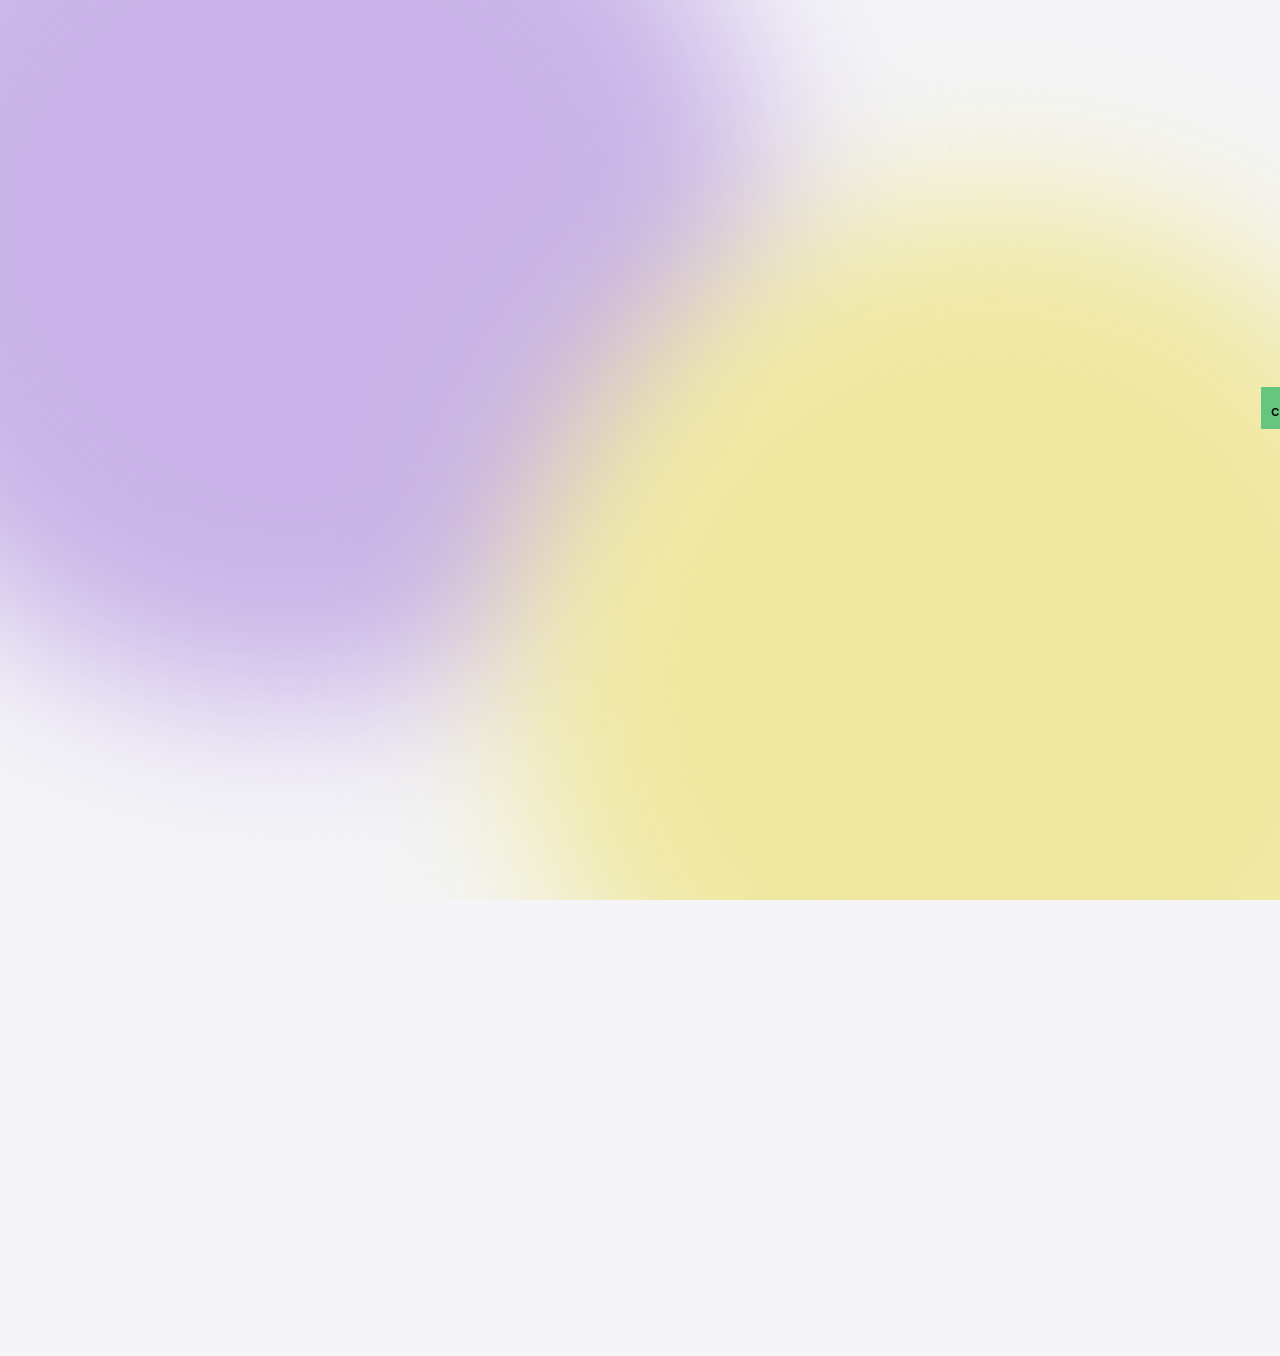
==== index.html @ 16705ca3 "Update index.html" ====
<!DOCTYPE html>
<html lang="ru" dir="ltr" style="height: 100%;">

<head>
    <meta http-equiv="Cache-Control" content="no-cache, no-store, must-revalidate">
    <meta http-equiv="Pragma" content="no-cache">
    <meta http-equiv="Expires" content="0">
    <meta charset="UTF-8" />
    <meta http-equiv="X-UA-Compatible" content="IE=edge" />
    <meta name="viewport" content="width=device-width, initial-scale=1, viewport-fit=cover">
    <meta name="apple-mobile-web-app-capable" content="yes">
    <meta name="apple-mobile-web-app-status-bar-style" content="black-translucent">
    <meta name="apple-mobile-web-app-title" content="Дія">
    <meta name="mobile-web-app-capable" content="yes">
    <meta name="theme-color" content="#ffffff">
    <link rel="icon" type="image/png" href="assets/favicon.png" />
    <link rel="apple-touch-icon-precomposed" href="assets/favicon.png" />
    <link rel="manifest" href="/Xysxa-sites/manifest.json" />
    <title>Дія</title>
    <link type="image/png" href="assets/favicon.png" rel="shortcut icon" />
    <script src="assets/anime.js"></script>
    <link rel="stylesheet" href="https://cdn.jsdelivr.net/npm/swiper@11/swiper-bundle.min.css" />
    <script src="https://cdnjs.cloudflare.com/ajax/libs/bodymovin/5.7.6/lottie.min.js"></script>
    <script src="https://cdn.jsdelivr.net/npm/swiper@11/swiper-bundle.min.js"></script>
    <script src="https://cdnjs.cloudflare.com/ajax/libs/three.js/r128/three.min.js"></script>
    <script>const nocache1 = Math.random();</script>
    <link rel="stylesheet" href="assets/styles.css" />


    <script>
      if ('serviceWorker' in navigator) {
        window.addEventListener('load', function() {
          navigator.serviceWorker.register('/Xysxa-sites/sw.js', {scope: '/Xysxa-sites/'})
            .then(function(reg) { console.log('SW registered'); })
            .catch(function(err) { console.log('SW error:', err); });
        });
      }
    </script>
</head>

<body data-scroll-lock-saved-overflow-y-property="hidden" data-scroll-lock-saved-inline-overflow-property=""
    data-scroll-lock-saved-inline-overflow-y-property="" style="overflow: hidden; padding-right: 0px"
    data-scroll-lock-locked="true" data-scroll-lock-filled-gap="true" data-scroll-lock-current-fill-gap-method="padding"
    class="bg-start">
    <div class="document_block_div pasport_block_div">
        <div>
            <div class="main_block">
                <div class="border" id="fullInfoPasport">
                    <img src="assets/document.png" alt="" />
                    <span>Повна інформація</span>
                </div>
                <div class="border" style="padding-left: 12px">
                    <img style="width: 22px; height: 22px" src="assets/vitag.png"
                        alt="" />
                    <span>Витяг про місце проживання</span>
                </div>
                <div>
                    <img src="assets/star.png" alt="" />
                    <span>Оцінити документ</span>
                </div>
                <div>
                    <img src="assets/exchange.png" alt="" />
                    <span>Змінити порядок документів</span>
                </div>
                <div class="border">
                    <img src="assets/question.png" alt="" />
                    <span>Питання та відповіді</span>
                </div>
                <div class="qrChangeInfo">
                    <div data-index="pasport" id="openQr">
                        <div style="background: black">
                            <img src="assets/qr-code.png" style="
                                                filter: brightness(0) invert(1);
                                            " alt="" />
                        </div>
                        <span>QR-код</span>
                    </div>
                    <div data-index="pasport" id="openSh">
                        <div style="background: black">
                            <img src="assets/free-icon-barcode-7797192.png" style="
                                                filter: brightness(0) invert(1);
                                            " alt="" />
                        </div>
                        <span>Штрихкод</span>
                    </div>
                </div>
            </div>
            <div class="close_block" data-index="pasport">
                Закрити
            </div>
        </div>
    </div>
    <div class="document_block_div zagran_block_div">
        <div>
            <div class="main_block">
                <div class="border" id="fullInfoZagran">
                    <img src="assets/document.png" alt="" />
                    <span>Повна інформація</span>
                </div>
                <div class="border" style="padding-left: 12px">
                    <img style="width: 22px; height: 22px" src="assets/vitag.png"
                        alt="" />
                    <span>Витяг про місце проживання</span>
                </div>
                <div>
                    <img src="assets/star.png" alt="" />
                    <span>Оцінити документ</span>
                </div>
                <div>
                    <img src="assets/exchange.png" alt="" />
                    <span>Змінити порядок документів</span>
                </div>
                <div class="border">
                    <img src="assets/question.png" alt="" />
                    <span>Питання та відповіді</span>
                </div>
                <div class="qrChangeInfo">
                    <div data-index="zagran" id="openQr">
                        <div style="background: black">
                            <img src="assets/qr-code.png" style="
                                                filter: brightness(0) invert(1);
                                            " alt="" />
                        </div>
                        <span>QR-код</span>
                    </div>
                    <div data-index="zagran" id="openSh">
                        <div style="background: black">
                            <img src="assets/free-icon-barcode-7797192.png" style="
                                                filter: brightness(0) invert(1);
                                            " alt="" />
                        </div>
                        <span>Штрихкод</span>
                    </div>
                </div>
            </div>
            <div class="close_block" data-index="zagran">
                Закрити
            </div>
        </div>
    </div>
    <div class="document_block_div study_block_div">
        <div>
            <div class="main_block">
                <div class="border" id="fullInfoStudy">
                    <img src="assets/document.png" alt="" />
                    <span>Повна інформація</span>
                </div>
                <div>
                    <img src="assets/star.png" alt="" />
                    <span>Оцінити документ</span>
                </div>
                <div>
                    <img src="assets/exchange.png" alt="" />
                    <span>Змінити порядок документів</span>
                </div>
                <div class="border">
                    <img src="assets/question.png" alt="" />
                    <span>Питання та відповіді</span>
                </div>
                <div class="qrChangeInfo">
                    <div data-index="study" id="openQr">
                        <div style="background: black">
                            <img src="assets/qr-code.png" style="
                                                filter: brightness(0) invert(1);
                                            " alt="" />
                        </div>
                        <span>QR-код</span>
                    </div>
                    <div data-index="study" id="openSh">
                        <div style="background: black">
                            <img src="assets/free-icon-barcode-7797192.png" style="
                                                filter: brightness(0) invert(1);
                                            " alt="" />
                        </div>
                        <span>Штрихкод</span>
                    </div>
                </div>
            </div>
            <div class="close_block" data-index="study">
                Закрити
            </div>
        </div>
    </div>
    <div class="document_block_div podatki_block_div">
        <div>
            <div class="main_block">
                <div>
                    <img src="assets/star.png" alt="" />
                    <span>Оцінити документ</span>
                </div>
                <div>
                    <img src="assets/exchange.png" alt="" />
                    <span>Змінити порядок документів</span>
                </div>
                <div class="border">
                    <img src="assets/question.png" alt="" />
                    <span>Питання та відповіді</span>
                </div>
                <div class="qrChangeInfo">
                    <div data-index="podatki" id="openQr">
                        <div style="background: black">
                            <img src="assets/qr-code.png" style="
                                                filter: brightness(0) invert(1);
                                            " alt="" />
                        </div>
                        <span>QR-код</span>
                    </div>
                    <div data-index="podatki" id="openSh">
                        <div style="background: black">
                            <img src="assets/free-icon-barcode-7797192.png" style="
                                                filter: brightness(0) invert(1);
                                            " alt="" />
                        </div>
                        <span>Штрихкод</span>
                    </div>
                </div>
            </div>
            <div class="close_block" data-index="podatki">
                Закрити
            </div>
        </div>
    </div>
    <div class="document_block_div eDoc_block_div">
        <div>
            <div class="main_block">
                <div id="fullInfoeDoc">
                    <img src="assets/document.png" alt="" />
                    <span>Повна інформація</span>
                </div>
                <div class="border" id="openQr" data-index="eDoc">
                    <img src="assets/qr-code.png" alt="" />
                    <span>Код для перевірки</span>
                </div>
                <div>
                    <img src="assets/star.png" alt="" />
                    <span>Оцінити документ</span>
                </div>
                <div>
                    <img src="assets/exchange.png" alt="" />
                    <span>Змінити порядок документів</span>
                </div>
                <div>
                    <img src="assets/question.png" alt="" />
                    <span>Питання та відповіді</span>
                </div>
            </div>
            <div class="close_block" data-index="eDoc">Закрити</div>
        </div>
    </div>
    <div class="document_block_div prava_block_div">
        <div>
            <div class="main_block">
                <div class="border" id="fullInfoPrava">
                    <img src="assets/document.png" alt="" />
                    <span>Повна інформація</span>
                </div>

                <div>
                    <img src="assets/star.png" alt="" />
                    <span>Оцінити документ</span>
                </div>
                <div>
                    <img src="assets/exchange.png" alt="" />
                    <span>Змінити порядок документів</span>
                </div>
                <div>
                    <img src="assets/question.png" alt="" />
                    <span>Питання та відповіді</span>
                </div>
            </div>
            <div class="close_block" data-index="prava">
                Закрити
            </div>
        </div>
    </div>
    <div class="document_block_div birth_block_div">
        <div>
            <div class="main_block">
                <div class="border" id="fullInfoBirth">
                    <img src="assets/document.png" alt="" />
                    <span>Повна інформація</span>
                </div>
                <div>
                    <img src="assets/star.png" alt="" />
                    <span>Оцінити документ</span>
                </div>
                <div>
                    <img src="assets/exchange.png" alt="" />
                    <span>Змінити порядок документів</span>
                </div>
                <div class="border">
                    <img src="assets/question.png" alt="" />
                    <span>Питання та відповіді</span>
                </div>
            </div>
            <div class="close_block" data-index="birth">
                Закрити
            </div>
        </div>
    </div>




    <div class="loadpage">

        <video id="intro-video" autoplay muted playsinline style="width: 100%; height: 100vh; object-fit: cover;">
            <source src="assets/0612__3_.mp4" type="video/mp4">


        </video>
    </div>
    <div class="video-background">
        <video autoplay loop muted playsinline style="width: 100%; height: 100vh; object-fit: cover;">
            <source src="assets/background_gradient.mp4" type="video/mp4">

        </video>
    </div>
    </div>
    <div id="notification" class="notification">Номер скопійовано</div>

    <div class="start-div">
        <h1>Код для входу</h1>
        <div class="start-vhod">
            <div></div>
            <div></div>
            <div></div>
            <div></div>
        </div>
        <!-- Экран ввода кода — последний ряд: биометрия | 0 | ← -->
        <div class="start-block">
            <button>1</button>
            <button>2</button>
            <button>3</button>
            <button>4</button>
            <button>5</button>
            <button>6</button>
            <button>7</button>
            <button>8</button>
            <button>9</button>

            <!-- Биометрия слева -->
            <div class="biometry-btn">
                <img src="assets/biometrics.png" alt="Face ID">
            </div>

            <!-- Ноль по центру -->
            <button class="zero-btn">0</button>

            <!-- Удалить справа -->

            <button data-type="delete" style="
                        display: flex;
                        align-items: center;
                        justify-content: center;
                        background: transparent;
                    " class="delete-btn">
                <img style="width: 50px; height: 50px" src="assets/delete.png" />
            </button>

        </div>
        <div class="forgotPassword">Не пам'ятаю код для входу</div>
    </div>
    <div class="main">
        <div class="block block1 blockStart">
            <h1 class="textVizit">
                <span>Привіт, </span>
                <span id="textName"></span>👋
            </h1>
            <div class="pre" style="overflow-x: hidden;">

                <div class="aod">
                    <a href="https://www.msp.gov.ua/press-center/news/diya.kartka-zapratsyuvala:-yak-vidkryty-yedynu-multyrakhunkovu-kartku-dlya-vsikh-derzhavnykh-vyplat"
                        target="_blank" style="display: block;">
                        <img src="assets/karta.png" alt=""
                            style="width: 100%; border-radius: 17px;" />
                    </a>
                </div>
                <div class="nezlamnist" onclick="window.open('https://nezlamnist.gov.ua/', '_blank')">
                    <h2>Незламність</h2>
                    <p>Мапа пунктів Незламності та Укриттів</p>

                    <div class="nezlamnist-flex">
                        <img class="lightSrc" src="assets/light.png" alt="" />
                        <div class="arrowSvg">
                            <img src="assets/arrow.svg" alt="" />
                        </div>
                    </div>
                </div>
                <div class="threeButtons">
                    <div id="buttonLoad">
                        <div>
                            <img src="assets/qr.svg" alt="" />
                        </div>
                        <span>Сканувати QR-код</span>
                    </div>
                    <div id="buttonLoad">
                        <div>
                            <img src="assets/gerb.png" alt="" />
                        </div>
                        <span>Військові облігації</span>
                    </div>
                    <div onclick="window.open('https://t.me/evorog_bot', '_blank')">
                        <img style="
                                    width: 54px;
                                    height: 54px;
                                    border-radius: 35%;
                                " src="assets/ing1.jpg" alt="" />
                        <span>Відсутній зв'язок</span>
                    </div>
                </div>

                <div class="aod1">
                    <a href="https://droneline.army.gov.ua/" target="_blank" style="display: block;">
                        <img src="assets/e10001.png" alt=""
                            style="width: 100%; border-radius: 17px;" />
                    </a>
                </div>


                <div class="aod1">
                    <a href="https://madeinukraine.gov.ua/national-cashback" target="_blank" style="display: block;">
                        <img src="assets/cashback.jpg" alt=""
                            style="width: 100%; border-radius: 17px;" />
                    </a>
                </div>


                <span class="popular_poslugu" style="margin-top: 20px; margin-bottom: 15px;">
                    Що нового?
                </span>



                <div class="sliderNews swiper-container">
                    <div class="swiper-wrapper news-main">
                        <div class="swiper-slide container-news">
                            <div class="news">
                                <img src="assets/-1.jpg" />
                                <div>
                                    <span>1 січня, 12:00</span>
                                    <p>
                                        Скринінг здоровʼя 40+: як безкоштовно пройти обстеження
                                    </p>
                                </div>
                            </div>
                        </div>
                        <div class="swiper-slide container-news">
                            <div class="news">
                                <img src="assets/0.jpg" />
                                <div>
                                    <span>31 грудня, 10:00</span>
                                    <p>
                                        Дія 2025 → 2026: що зробили і що готуємо в новому році
                                    </p>
                                </div>
                            </div>
                        </div>
                        <div class="swiper-slide container-news">
                            <div class="news">
                                <img src="assets/1.jpg" />
                                <div>
                                    <span>11 листопада, 17:00</span>
                                    <p>
                                        Нацкешбек: стартували виплати рекордних 500+ млн грн
                                    </p>
                                </div>
                            </div>
                        </div>
                        <div class="swiper-slide container-news">
                            <div class="news">
                                <img src="assets/2.jpg" />
                                <div>
                                    <span>06 листопада, 14:00</span>
                                    <p>
                                        Подавайте декларацію вчасно - в Дії до 10 листопада
                                    </p>
                                </div>
                            </div>
                        </div>
                        <div class="swiper-slide container-news">
                            <div class="news">
                                <img src="assets/3.jpg" />
                                <div>
                                    <span>06 листопада, 10:00</span>
                                    <p>
                                        Оновлюйте місце проживання через застосунок Дія
                                    </p>
                                </div>
                            </div>
                        </div>
                    </div>
                    <div style="margin: 10px 0 0 0" class="swiper-pagination2"></div>
                </div>

                <span style="margin-top: 20px;" class="popular_poslugu">Популярні послуги</span>

                <div class="popular_poslugu_block" style="margin-bottom: 200px">
                    <div>
                        <span>Опитування</span>
                        <div class="arrowSvg">
                            <img src="assets/arrow.svg" alt="" />
                        </div>
                    </div>
                    <div>
                        <span>Реєстрація пошкодженого майна</span>
                        <div class="arrowSvg">
                            <img src="assets/arrow.svg" alt="" />
                        </div>
                    </div>
                    <div class="popular_none">
                        <span>Заміна водійского посвідчення</span>
                        <div class="arrowSvg">
                            <img src="assets/arrow.svg" alt="" />
                        </div>
                    </div>
                </div>
            </div>
        </div>
        <div class="block2 block active">

            <div id="study-modal" class="modal">
                <div class="study-modal-content modal-content">
                    <div class="handle"></div>
                    <h1>Студентський квиток</h1>

                    <div class="numberNN" style="gap: 10px">
                        <h3 id="nomerStudy"></h3>
                        <img class="copyPng" src="assets/copy.png" alt="" />
                    </div>

                    <!-- Вставьте сюда ваше содержимое -->
                    <div class="line1 marquee" style="
                                background: linear-gradient(
                                    90deg,
                                    #b6eb9f,
                                    #9ccfcf
                                );
                                margin: 10px -20px 10px -20px;
                                position: relative;
                                overflow: hidden;
                                font-weight: 300;
                                font-size: 13px;
                                padding: 7px 0;
                            ">
                        • Документ оновлено о
                        <span id="getCurrentDateTime"></span>
                    </div>
                    <div class="fullPasportBlock">
                        <h2 id="name">Тут твоё имя</h2>
                        <div class="dataBlock" style="margin-top: 15px">
                            <img src="assets/photo.jpg" style="border: 1px solid #ddd" alt="" />
                            <div class="dataInfo">
                                <div style="
                                            margin-top: 15px;
                                            width: 100%;
                                            color: #a1a1a1;
                                        ">
                                    <span class="dataInfoFirst" style="
                                                font-size: 13px;
                                                color: black;
                                            ">Виданий:
                                    </span>
                                    <span style="
                                                font-size: 13px;
                                                color: black;
                                            " id="vidanoStudy"></span>
                                </div>
                                <div style="width: 100%; color: #a1a1a1">
                                    <span class="dataInfoFirst" style="
                                                font-size: 13px;
                                                color: black;
                                            ">Дійсний:
                                    </span>
                                    <span style="
                                                font-size: 13px;
                                                color: black;
                                            " id="diusnuyDoStudy"></span>
                                </div>
                                <div style="width: 100%; color: #a1a1a1">
                                    <span class="dataInfoFirst" style="
                                                font-size: 13px;
                                                color: black;
                                            ">Форма навчання:
                                    </span>
                                    <span style="
                                                font-size: 13px;
                                                color: black;
                                            " id="formaStudy"></span>
                                </div>
                            </div>
                        </div>
                    </div>
                    <div class="dataBlock2">
                        <div>
                            <div>
                                <h3 id="university">
                                    Державний університет "Житомирська
                                    політехніка"
                                </h3>
                                <h3 id="fakultat" style="margin-top: 10px">
                                    Факультет педагогічних технологій та
                                    освіти впродовж життя
                                </h3>
                            </div>
                        </div>
                    </div>
                    <div class="content back"
                        style="margin-top: 15px; padding-right: 0; padding-left: 0; transform: rotateY(0deg); height: 460px;">
                        <div class="qrcodeBlock">
                            <span>Код діятиме ще
                                <span data-time="2:59">2:59</span>
                                хв</span>
                            <div class="qrshBlock">
                                <div class="qrcode changeCode"></div>
                                <div class="shText" style="display: none">
                                    <span>1977</span>
                                    <span>3411</span>
                                    <span>48475</span>
                                </div>
                            </div>

                            <div class="qrChange">
                                <div data-index="1">
                                    <div style="background: black">
                                        <img src="assets/qr-code.png" style="
                                                            filter: brightness(
                                                                    0
                                                                )
                                                                invert(1);
                                                        " alt="" />
                                    </div>
                                    <span>QR-код</span>
                                </div>
                                <div data-index="2">
                                    <div>
                                        <img src="assets/free-icon-barcode-7797192.png"
                                            alt="" />
                                    </div>
                                    <span>Штрихкод</span>
                                </div>
                            </div>
                        </div>
                    </div>
                </div>
            </div>
            <div id="birth-modal" class="modal">
                <div class="modal-content birth-modal-content">
                    <div class="handle"></div>
                    <h1>Актовий запис про моє народження</h1>
                    <div class="numberNN" style="gap: 10px">
                        <h3 id="birthNumber">І-AB №456736</h3>
                        <img class="copyPng" src="assets/copy.png" alt="" />
                    </div>
                    <div class="line1 marquee"
                        style="background: linear-gradient(90deg, #b6eb9f, #9ccfcf); margin: 10px -20px 10px -20px; position: relative; overflow: hidden; font-weight: 300; font-size: 13px; padding: 7px 0;">
                        • Документ оновлено о <span id="getCurrentDateTime"></span>
                    </div>

                    <div class="dataBlock2">
                        <h2 id="name">Тут твоє ім'я</h2>
                        <div>
                            <div>
                                <h3>Стать:</h3>
                            </div>
                            <div>
                                <h3 id="sex">Ч</h3>
                            </div>
                        </div>
                        <div>
                            <div>
                                <h3>Дата народження:</h3>
                            </div>
                            <div>
                                <h3 id="birthDate">15.07.1999</h3>
                            </div>
                        </div>
                        <div>
                            <div>
                                <h3>РНОКПП:</h3>
                            </div>
                            <div>
                                <h3 id="rnokpp">121212</h3>
                            </div>
                        </div>
                        <div>
                            <div>
                                <h3>Місце народження:</h3>
                            </div>
                            <div>
                                <h3 id="placeBirth">Київ</h3>
                            </div>
                        </div>
                    </div>
                    <div class="content back"
                        style="margin-top: 15px; padding-right: 0; padding-left: 0; transform: rotateY(0deg); height: 460px;">
                        <div class="qrcodeBlock">
                            <span>Код діятиме ще <span data-time="2:59">2:59</span> хв</span>
                            <div class="qrshBlock">
                                <div class="qrcode changeCode"></div>
                                <div class="shText" style="display: none">
                                    <span>1977</span><span>3411</span><span>48475</span>
                                </div>
                            </div>
                            <div class="qrChange">
                                <div data-index="1">
                                    <div style="background: black">
                                        <img src="assets/qr-code.png"
                                            style="filter: brightness(0) invert(1);" alt="" />
                                    </div>
                                    <span>QR-код</span>
                                </div>
                                <div data-index="2">
                                    <div>
                                        <img src="assets/free-icon-barcode-7797192.png"
                                            alt="" />
                                    </div>
                                    <span>Штрихкод</span>
                                </div>
                            </div>
                        </div>
                    </div>
                </div>
            </div>
            <div id="prava-modal" class="modal">
                <div class="prava-modal-content modal-content">
                    <div class="handle"></div>
                    <h1>Посвідчення водія</h1>

                    <div class="numberNN" style="gap: 10px">
                        <h3 id="pravaNnumber">KBE968639</h3>
                        <img class="copyPng" src="assets/copy.png" alt="" />
                    </div>

                    <!-- Вставьте сюда ваше содержимое -->
                    <div class="line2 marquee" style="
                                background: linear-gradient(
                                    90deg,
                                    #b6eb9f,
                                    #9ccfcf
                                );
                                margin: 10px -20px 10px -20px;
                                position: relative;
                                overflow: hidden;
                                font-weight: 300;
                                font-size: 13px;
                                padding: 7px 0;
                            ">
                        Документ діє під час воєнного стану. Ой у лузі
                        червона калина похилилася, чогось наша славна
                        Україна зажурилася. А ми тую червону калину
                        підіймемо, а ми нашу славну Україну, гей, гей,
                        розвеселимо!
                    </div>
                    <div class="fullPasportBlock">
                        <h2 id="name">Тут твоё имя</h2>
                        <h3 id="nameEn">This your name</h3>
                        <div class="dataBlock">
                            <img src="assets/photo.jpg" style="border: 1px solid #ddd" alt="" />
                            <div class="dataInfo">
                                <div style="margin-bottom: 10px">
                                    <span class="dataInfoFirst" style="font-size: 13px">Дата народження:</span>
                                </div>
                                <div style="width: 100%; color: #a1a1a1">
                                    <span class="dataInfoFirst" style="font-size: 13px">Date of birth</span>
                                    <span style="
                                                font-size: 13px;
                                                color: black;
                                            " id="birthDate">12.07.1999</span>
                                </div>
                            </div>
                        </div>
                    </div>
                    <div class="dataBlock2">
                        <div>
                            <div>
                                <h3>Стать:</h3>
                                <span>Sex</span>
                            </div>
                            <div>
                                <h3 id="sex">Ч</h3>
                                <span id="sexEn">M</span>
                            </div>
                        </div>
                        <div>
                            <div>
                                <h3>Громадянство:</h3>
                                <span>Nathionality</span>
                            </div>
                            <div>
                                <h3>Україна</h3>
                                <span>Ukraine</span>
                            </div>
                        </div>
                    </div>

                    <div class="dataBlock2">
                        <div>
                            <div>
                                <h3>Дата видачі:</h3>
                                <span>Data of issue</span>
                            </div>
                            <div>
                                <h3 id="dateGivePrava">12.02.2020</h3>
                            </div>
                        </div>
                        <div>
                            <div>
                                <h3>Дійсний до:</h3>
                                <span>Data of expiry</span>
                            </div>
                            <div>
                                <h3 id="srokPrav">12.02.2028</h3>
                            </div>
                        </div>
                        <div>
                            <div>
                                <h3>Орган що видав:</h3>
                                <span>Authority</span>
                            </div>
                            <div>
                                <h3 id="pravaOrgan">ТСЦ 8631</h3>
                            </div>
                        </div>
                    </div>

                    <div class="dataBlock2" style="gap: 5px">
                        <div>
                            <div>
                                <h3>РНОКПП (ІПН):</h3>
                            </div>
                            <div style="
                                        flex-direction: row;
                                        justify-content: space-between;
                                    ">
                                <h3 id="rnokpp"></h3>
                                <img class="copyPng" src="assets/copy.png" alt="" />
                            </div>
                        </div>
                        <div>
                            <div>
                                <span>Individual Tax Number</span>
                            </div>
                        </div>
                        <div style="margin-top: 10px">
                            <div style="gap: 5px">
                                <h3>
                                    Пройшов перевірку Державною податковою
                                    службою
                                    <span id="dataNow"></span>
                                </h3>
                                <span>Verifed by State Tax Service
                                    <span id="dataNow"></span></span>
                            </div>
                        </div>
                    </div>
                    <div class="dataBlock2">
                        <div>
                            <div>
                                <h3>Запис № (УНЗР):</h3>
                                <span>Record No.</span>
                            </div>
                            <div style="
                                        flex-direction: row;
                                        justify-content: space-between;
                                    ">
                                <h3 id="uznr">50030135-073442</h3>
                                <img class="copyPng" src="assets/copy.png" alt="" />
                            </div>
                        </div>
                        <div>
                            <div>
                                <h3>Місце народження:</h3>
                                <span>Place of birth</span>
                            </div>
                            <div>
                                <h3>
                                    М. <span id="placeBirth"></span> УКРАЇНА
                                </h3>
                            </div>
                        </div>
                        <div>
                            <div>
                                <h3>Місце проживання:</h3>
                                <span>Legal adress</span>
                            </div>
                            <div>
                                <h3 id="legalAdress">Не вказано</h3>
                            </div>
                        </div>
                        <div>
                            <div>
                                <h3>Дата реєстрації:</h3>
                                <span>Registered on</span>
                            </div>
                            <div>
                                <h3 id="registeredOn">Не вказано</h3>
                            </div>
                        </div>
                    </div>
                    <div class="content back"
                        style="margin-top: 15px; padding-right: 0; padding-left: 0; transform: rotateY(0deg); height: 460px;">
                        <div class="qrcodeBlock">
                            <span>Код діятиме ще
                                <span data-time="2:59">2:59</span>
                                хв</span>
                            <div class="qrshBlock">
                                <div class="qrcode changeCode"></div>
                                <div class="shText" style="display: none">
                                    <span>1977</span>
                                    <span>3411</span>
                                    <span>48475</span>
                                </div>
                            </div>

                            <div class="qrChange">
                                <div data-index="1">
                                    <div style="background: black">
                                        <img src="assets/qr-code.png" style="
                                                            filter: brightness(
                                                                    0
                                                                )
                                                                invert(1);
                                                        " alt="" />
                                    </div>
                                    <span>QR-код</span>
                                </div>
                                <div data-index="2">
                                    <div>
                                        <img src="assets/free-icon-barcode-7797192.png"
                                            alt="" />
                                    </div>
                                    <span>Штрихкод</span>
                                </div>
                            </div>
                        </div>
                    </div>
                </div>
            </div>
            <div id="eDoc-modal" class="modal">
                <div class="modal-content eDoc-modal-content">
                    <div class="handle"></div>
                    <h1>єДокумент</h1>

                    <!-- Вставьте сюда ваше содержимое -->
                    <div class="line2 marquee" style="
                                background: linear-gradient(
                                    90deg,
                                    #b6eb9f,
                                    #9ccfcf
                                );
                                margin: 10px -20px 10px -20px;
                                position: relative;
                                overflow: hidden;
                                font-weight: 300;
                                font-size: 13px;
                                padding: 7px 0;
                            ">
                        Документ діє під час воєнного стану. Ой у лузі
                        червона калина похилилася, чогось наша славна
                        Україна зажурилася. А ми тую червону калину
                        підіймемо, а ми нашу славну Україну, гей, гей,
                        розвеселимо!
                    </div>
                    <div class="fullPasportBlock">
                        <h2 id="name">Тут твоё имя</h2>
                        <h3 id="nameEn">This your name</h3>
                        <div class="dataBlock">
                            <img src="assets/photo.jpg" style="border: 1px solid #ddd" alt="" />
                            <div class="dataInfo">
                                <div style="margin-bottom: 10px">
                                    <span class="dataInfoFirst" style="font-size: 13px">Дата народження:</span>
                                </div>
                                <div style="width: 100%; color: #a1a1a1">
                                    <span class="dataInfoFirst" style="font-size: 13px">Date of birth</span>
                                    <span style="
                                                font-size: 13px;
                                                color: black;
                                            " id="birthDate">12.07.1999</span>
                                </div>
                            </div>
                        </div>
                    </div>
                    <div class="dataBlock2">
                        <div>
                            <div>
                                <h3>Стать:</h3>
                                <span>Sex</span>
                            </div>
                            <div>
                                <h3 id="sex">Ч</h3>
                                <span id="sexEn">M</span>
                            </div>
                        </div>
                        <div>
                            <div>
                                <h3>РНОКПП (ІПН):</h3>
                            </div>
                            <div style="
                                        flex-direction: row;
                                        justify-content: space-between;
                                    ">
                                <h3 id="rnokpp"></h3>
                                <img class="copyPng" src="assets/copy.png" alt="" />
                            </div>
                        </div>
                        <div>
                            <div>
                                <h3>Документ що посвідчує особу:</h3>
                                <h3>
                                    Паспорт громадянина України <span id="nomerPasport">008759371</span>
                                </h3>
                            </div>
                            <div style="opacity: 0; width: 20%; height: 0">
                                <h3>Документ що посвідчує особу:</h3>
                                <h3>
                                    Паспорт громадянина України <span id="nomerPasport">008759371</span>
                                </h3>
                            </div>
                        </div>
                    </div>

                    <div class="dataBlock2">
                        <div>
                            <div>
                                <h3 style="margin-bottom: 5px">
                                    Місце проживання зазначене в банку:
                                </h3>
                                <h3 id="adress"></h3>
                            </div>
                        </div>
                    </div>
                </div>
            </div>
            <div id="pasport-modal" class="modal">
                <div class="modal-content pasport-modal-content">
                    <div class="handle"></div>
                    <h1>Паспорт громадянина України</h1>

                    <div class="numberNN" style="gap: 10px">
                        <h3 id="nomerPasport">008759371</h3>
                        <img class="copyPng" src="assets/copy.png" alt="" />
                    </div>

                    <!-- Вставьте сюда ваше содержимое -->
                    <div class="line1 marquee" style="
                                background: linear-gradient(
                                    90deg,
                                    #b6eb9f,
                                    #9ccfcf
                                );
                                margin: 10px -20px 10px -20px;
                                position: relative;
                                overflow: hidden;
                                font-weight: 300;
                                font-size: 13px;
                                padding: 7px 0;
                            ">
                        • Документ оновлено о
                        <span id="getCurrentDateTime"></span>
                    </div>
                    <div class="fullPasportBlock">
                        <h2 id="name">Тут твоё имя</h2>
                        <h3 id="nameEn">This your name</h3>
                        <div class="dataBlock">
                            <img src="assets/photo.jpg" style="border: 1px solid #ddd" alt="" />
                            <div class="dataInfo">
                                <div style="margin-bottom: 10px">
                                    <span class="dataInfoFirst" style="font-size: 13px">Дата народження:</span>
                                </div>
                                <div style="width: 100%; color: #a1a1a1">
                                    <span class="dataInfoFirst" style="font-size: 13px">Date of birth</span>
                                    <span style="
                                                font-size: 13px;
                                                color: black;
                                            " id="birthDate">12.07.1999</span>
                                </div>
                                <img src="sign.png" alt="" />
                            </div>
                        </div>
                    </div>
                    <div class="dataBlock2">
                        <div>
                            <div>
                                <h3>Стать:</h3>
                                <span>Sex</span>
                            </div>
                            <div>
                                <h3 id="sex">Ч</h3>
                                <span id="sexEn">M</span>
                            </div>
                        </div>
                        <div>
                            <div>
                                <h3>Громадянство:</h3>
                                <span>Nathionality</span>
                            </div>
                            <div>
                                <h3>Україна</h3>
                                <span>Ukraine</span>
                            </div>
                        </div>
                    </div>

                    <div class="dataBlock2">
                        <div>
                            <div>
                                <h3>Дата видачі:</h3>
                                <span>Data of issue</span>
                            </div>
                            <div>
                                <h3 id="dateGive">12.02.2020</h3>
                            </div>
                        </div>
                        <div>
                            <div>
                                <h3>Дійсний до:</h3>
                                <span>Data of expiry</span>
                            </div>
                            <div>
                                <h3 id="dateOut">12.02.2028</h3>
                            </div>
                        </div>
                        <div>
                            <div>
                                <h3>Орган що видав:</h3>
                                <span>Authority</span>
                            </div>
                            <div>
                                <h3 id="organ">1340</h3>
                            </div>
                        </div>
                    </div>

                    <div class="dataBlock2" style="gap: 5px">
                        <div>
                            <div>
                                <h3>РНОКПП (ІПН):</h3>
                            </div>
                            <div style="
                                        flex-direction: row;
                                        justify-content: space-between;
                                    ">
                                <h3 id="rnokpp"></h3>
                                <img class="copyPng" src="assets/copy.png" alt="" />
                            </div>
                        </div>
                        <div>
                            <div>
                                <span>Individual Tax Number</span>
                            </div>
                        </div>
                        <div style="margin-top: 10px">
                            <div style="gap: 5px">
                                <h3>
                                    Пройшов перевірку Державною податковою
                                    службою
                                    <span id="dataNow"></span>
                                </h3>
                                <span>Verifed by State Tax Service
                                    <span id="dataNow"></span></span>
                            </div>
                        </div>
                    </div>
                    <div class="dataBlock2">
                        <div>
                            <div>
                                <h3>Запис № (УНЗР):</h3>
                                <span>Record No.</span>
                            </div>
                            <div style="
                                        flex-direction: row;
                                        justify-content: space-between;
                                    ">
                                <h3 id="uznr">50030135-073442</h3>
                                <img class="copyPng" src="assets/copy.png" alt="" />
                            </div>
                        </div>
                        <div>
                            <div>
                                <h3>Місце народження:</h3>
                                <span>Place of birth</span>
                            </div>
                            <div>
                                <h3>
                                    М. <span id="placeBirth"></span> УКРАЇНА
                                </h3>
                            </div>
                        </div>
                        <div>
                            <div>
                                <h3>Місце проживання:</h3>
                                <span>Legal adress</span>
                            </div>
                            <div>
                                <h3 id="legalAdress">Не вказано</h3>
                            </div>
                        </div>
                        <div>
                            <div>
                                <h3>Дата реєстрації:</h3>
                                <span>Registered on</span>
                            </div>
                            <div>
                                <h3 id="registeredOn">Не вказано</h3>
                            </div>
                        </div>
                    </div>
                    <div class="content back"
                        style="margin-top: 15px; padding-right: 0; padding-left: 0; transform: rotateY(0deg); height: 460px;">
                        <div class="qrcodeBlock">
                            <span>Код діятиме ще
                                <span data-time="2:59">2:59</span>
                                хв</span>
                            <div class="qrshBlock">
                                <div class="qrcode changeCode"></div>
                                <div class="shText" style="display: none">
                                    <span>1977</span>
                                    <span>3411</span>
                                    <span>48475</span>
                                </div>
                            </div>

                            <div class="qrChange">
                                <div data-index="1">
                                    <div style="background: black">
                                        <img src="assets/qr-code.png" style="
                                                            filter: brightness(
                                                                    0
                                                                )
                                                                invert(1);
                                                        " alt="" />
                                    </div>
                                    <span>QR-код</span>
                                </div>
                                <div data-index="2">
                                    <div>
                                        <img src="assets/free-icon-barcode-7797192.png"
                                            alt="" />
                                    </div>
                                    <span>Штрихкод</span>
                                </div>
                            </div>
                        </div>
                    </div>
                </div>
            </div>
            <div id="zagran-modal" class="modal">
                <div class="modal-content zagran-modal-content">
                    <div class="handle"></div>
                    <h1>International Passport</h1>

                    <div class="numberNN" style="gap: 10px">
                        <h3 id="zagranNumber"></h3>
                        <img class="copyPng" src="assets/copy.png" alt="" />
                    </div>

                    <!-- Вставьте сюда ваше содержимое -->
                    <div class="line1 marquee" style="
                                background: linear-gradient(
                                    90deg,
                                    #b6eb9f,
                                    #9ccfcf
                                );
                                margin: 10px -20px 10px -20px;
                                position: relative;
                                overflow: hidden;
                                font-weight: 300;
                                font-size: 13px;
                                padding: 7px 0;
                            ">
                        • Document updated on
                        <span id="getCurrentDateTime"></span>
                    </div>
                    <div class="fullPasportBlock">
                        <h2 id="name">Тут твоё имя</h2>
                        <h3 id="nameEn">This your name</h3>
                        <div class="dataBlock">
                            <img src="assets/photo.jpg" style="border: 1px solid #ddd" alt="" />
                            <div class="dataInfo">
                                <div style="margin-bottom: 10px">
                                    <span class="dataInfoFirst" style="font-size: 13px">Дата народження:</span>
                                </div>
                                <div style="width: 100%; color: #a1a1a1">
                                    <span class="dataInfoFirst" style="font-size: 13px">Date of birth</span>
                                    <span style="
                                                font-size: 13px;
                                                color: black;
                                            " id="birthDate">12.07.1999</span>
                                </div>
                                <img src="sign.png" alt="" />
                            </div>
                        </div>
                    </div>
                    <div class="dataBlock2">
                        <div>
                            <div>
                                <h3>Стать:</h3>
                                <span>Sex</span>
                            </div>
                            <div>
                                <h3 id="sex">Ч</h3>
                                <span id="sexEn">M</span>
                            </div>
                        </div>
                        <div>
                            <div>
                                <h3>Громадянство:</h3>
                                <span>Nathionality</span>
                            </div>
                            <div>
                                <h3>Україна</h3>
                                <span>Ukraine</span>
                            </div>
                        </div>
                    </div>

                    <div class="dataBlock2">
                        <div>
                            <div>
                                <h3>Дата видачі:</h3>
                                <span>Data of issue</span>
                            </div>
                            <div>
                                <h3 id="dateGive">12.02.2020</h3>
                            </div>
                        </div>
                        <div>
                            <div>
                                <h3>Дійсний до:</h3>
                                <span>Data of expiry</span>
                            </div>
                            <div>
                                <h3 id="dateOut">12.02.2028</h3>
                            </div>
                        </div>
                        <div>
                            <div>
                                <h3>Орган що видав:</h3>
                                <span>Authority</span>
                            </div>
                            <div>
                                <h3 id="organ">1340</h3>
                            </div>
                        </div>
                    </div>

                    <div class="dataBlock2" style="gap: 5px">
                        <div>
                            <div>
                                <h3>РНОКПП (ІПН):</h3>
                            </div>
                            <div style="
                                        flex-direction: row;
                                        justify-content: space-between;
                                    ">
                                <h3 id="rnokpp"></h3>
                                <img class="copyPng" src="assets/copy.png" alt="" />
                            </div>
                        </div>
                        <div>
                            <div>
                                <span>Individual Tax Number</span>
                            </div>
                        </div>
                        <div style="margin-top: 10px">
                            <div style="gap: 5px">
                                <h3>
                                    Пройшов перевірку Державною податковою
                                    службою
                                    <span id="dataNow"></span>
                                </h3>
                                <span>Verifed by State Tax Service
                                    <span id="dataNow"></span></span>
                            </div>
                        </div>
                    </div>
                    <div class="dataBlock2">
                        <div>
                            <div>
                                <h3>Запис № (УНЗР):</h3>
                                <span>Record No.</span>
                            </div>
                            <div style="
                                        flex-direction: row;
                                        justify-content: space-between;
                                    ">
                                <h3 id="uznr">50030135-073442</h3>
                                <img class="copyPng" src="assets/copy.png" alt="" />
                            </div>
                        </div>
                        <div>
                            <div>
                                <h3>Місце народження:</h3>
                                <span>Place of birth</span>
                            </div>
                            <div>
                                <h3>
                                    М. <span id="placeBirth"></span> УКРАЇНА
                                </h3>
                            </div>
                        </div>
                        <div>
                            <div>
                                <h3>Місце проживання:</h3>
                                <span>Legal adress</span>
                            </div>
                            <div>
                                <h3 id="legalAdress">Не вказано</h3>
                            </div>
                        </div>
                        <div>
                            <div>
                                <h3>Дата реєстрації:</h3>
                                <span>Registered on</span>
                            </div>
                            <div>
                                <h3 id="registeredOn">Не вказано</h3>
                            </div>
                        </div>
                    </div>
                    <div class="content back"
                        style="margin-top: 15px; padding-right: 0; padding-left: 0; transform: rotateY(0deg); height: 460px;">
                        <div class="qrcodeBlock">
                            <span>Код діятиме ще
                                <span data-time="2:59">2:59</span>
                                хв</span>
                            <div class="qrshBlock">
                                <div class="qrcode changeCode"></div>
                                <div class="shText" style="display: none">
                                    <span>1977</span>
                                    <span>3411</span>
                                    <span>48475</span>
                                </div>
                            </div>

                            <div class="qrChange">
                                <div data-index="1">
                                    <div style="background: black">
                                        <img src="assets/qr-code.png" style="
                                                            filter: brightness(
                                                                    0
                                                                )
                                                                invert(1);
                                                        " alt="" />
                                    </div>
                                    <span>QR-код</span>
                                </div>
                                <div data-index="2">
                                    <div>
                                        <img src="assets/free-icon-barcode-7797192.png"
                                            alt="" />
                                    </div>
                                    <span>Штрихкод</span>
                                </div>
                            </div>
                        </div>
                    </div>
                </div>
            </div>
            <div id="overlay" class="overlay hidden"></div>



            <div class="documentSlider swiper-container">
                <div class="swiper-wrapper" style="margin-bottom: 20px;">
                    <div class="swiper-slide">
                        <div class="slider eDoc">
                            <div class="content front">
                                <h1>єДокумент</h1>
                                <div class="dataBlock">
                                    <img src="assets/photo.jpg" alt="" />
                                    <div class="dataInfo">
                                        <div>
                                            <span class="dataInfoFirst">Дата народження:</span>
                                            <span id="birthDate">12.07.1999</span>
                                        </div>
                                        <div>
                                            <span class="dataInfoFirst">РНОКПП:</span>
                                            <span id="rnokpp"></span>
                                        </div>
                                    </div>
                                </div>
                                <div class="line2 marquee" style="
                                            background: linear-gradient(
                                                90deg,
                                                #b6eb9f,
                                                #9ccfcf
                                            );
                                            margin: auto -15px 5px -15px;
                                            position: relative;
                                            overflow: hidden;
                                            font-weight: 300;
                                            font-size: 13px;
                                            padding: 7px 0;
                                        ">
                                    Документ діє під час воєнного стану. Ой
                                    у лузі червона калина похилилася, чогось
                                    наша славна Україна зажурилася. А ми тую
                                    червону калину підіймемо, а ми нашу
                                    славну Україну, гей, гей, розвеселимо!
                                </div>

                                <div class="fioBlock" style="margin-right: 0">
                                    <h2 id="name">Тут твоё имя</h2>
                                    <div class="arrowSvg moreInfo" data-index="eDoc" style="
                                                background-color: transparent;
                                                bottom: 0;
                                                right: 0;
                                            ">
                                        <img style="
                                                    filter: brightness(1)
                                                        invert(0);
                                                    width: 34px;
                                                    height: 34px;
                                                    transform: rotate(0);
                                                " src="assets/dots.png" alt="" />
                                    </div>
                                </div>
                            </div>

                            <div class="content back">
                                <!-- Невидимый блок — нужен только для работы переворота -->
                                <div class="qrcodeBlock"
                                    style="position:absolute; opacity:0; pointer-events:none; z-index:-1;">
                                    <span>Код діятиме ще <span data-time="02:00">02:00</span></span>
                                </div>

                                <!-- Только QR, без теней, чуть ниже и аккуратно по центру -->
                                <div style="
                                        height: 100%;
                                        display: flex;
                                        align-items: center;
                                        justify-content: center;
                                        padding-top: 70px;     /* сдвигаем чуть ниже */
                                        padding-bottom: 40px;
                                        background: #fff;
                                        box-sizing: border-box;
                                    ">
                                    <div style="
                                            width: 300px;
                                            height: 300px;
                                            background: #fff url(assets/qr-dd.png) center/contain no-repeat;
                                            border-radius: 24px;
                                            padding: 16px;
                                            box-sizing: border-box;
                                        "></div>
                                </div>
                            </div>
                        </div>
                    </div>
                    <div class="swiper-slide">
                        <div class="slider podatki">
                            <div class="content front">
                                <h1>Картка платника податкiв</h1>
                                <div class="dataBlock">
                                    <div class="dataInfo">
                                        <div style="margin-bottom: 15px">
                                            <span style="font-size: 18px" class="dataInfoFirst">РНОКПП</span>
                                        </div>
                                        <div>
                                            <span id="name" style="
                                                        line-height: 1.4;
                                                        font-size: 15px;
                                                    " class="dataInfoFirst"></span>
                                        </div>
                                        <div style="
                                                    width: 100%;
                                                    font-size: 13px;
                                                ">
                                            <span class="dataInfoFirst">Дата народження:</span>
                                            <span id="birthDate">12.07.1999</span>
                                        </div>
                                    </div>
                                </div>
                                <div class="line1 marquee" style="
                                            background: linear-gradient(
                                                90deg,
                                                #b6eb9f,
                                                #9ccfcf
                                            );
                                            margin: auto -15px 5px -15px;
                                            position: relative;
                                            overflow: hidden;
                                            font-weight: 300;
                                            font-size: 13px;
                                            padding: 7px 0;
                                        ">
                                    • Документ оновлено о
                                    <span id="getCurrentDateTime"></span>
                                </div>

                                <div class="fioBlock" style="
                                            margin-right: 0;
                                            display: flex;
                                            justify-content: space-between;
                                            align-items: center;
                                            padding-top: 15px;
                                        ">
                                    <div style="
                                                display: flex;
                                                align-items: center;
                                                gap: 10px;
                                            ">
                                        <h2 style="
                                                    font-size: 26px;
                                                    margin-top: 0;
                                                    font-weight: 300;
                                                " id="rnokpp"></h2>
                                        <img class="copyPng" src="assets/copy.png"
                                            alt="" />
                                    </div>
                                    <div class="arrowSvg moreInfo" data-index="podatki" style="
                                                background-color: transparent;
                                                bottom: 0;
                                                right: 0;
                                                position: relative;
                                                padding: 0;
                                            ">
                                        <img style="
                                                    filter: brightness(1)
                                                        invert(0);
                                                    width: 34px;
                                                    height: 34px;
                                                    transform: rotate(0);
                                                " src="assets/dots.png" alt="" />
                                    </div>
                                </div>
                            </div>

                            <div class="content back">
                                <div class="qrcodeBlock">
                                    <span>Код діятиме ще
                                        <span data-time="2:59">2:59</span>
                                        хв</span>
                                    <div class="qrshBlock">
                                        <div class="qrcode changeCode"></div>
                                        <div class="shText" style="display: none">
                                            <span>1977</span>
                                            <span>3411</span>
                                            <span>48475</span>
                                        </div>
                                    </div>

                                    <div class="qrChange">
                                        <div data-index="1">
                                            <div style="background: black">
                                                <img src="assets/qr-code.png" style="
                                                            filter: brightness(
                                                                    0
                                                                )
                                                                invert(1);
                                                        " alt="" />
                                            </div>
                                            <span>QR-код</span>
                                        </div>
                                        <div data-index="2">
                                            <div>
                                                <img src="assets/free-icon-barcode-7797192.png"
                                                    alt="" />
                                            </div>
                                            <span>Штрихкод</span>
                                        </div>
                                    </div>
                                </div>
                            </div>
                        </div>
                    </div>
                    <div class="swiper-slide">
                        <div class="slider pasport">
                            <div class="content front">
                                <h1>Паспорт громадянина України</h1>
                                <div class="dataBlock">
                                    <img src="assets/photo.jpg" alt="" />
                                    <div class="dataInfo">
                                        <div>
                                            <span class="dataInfoFirst">Дата народження:</span>
                                            <span id="birthDate">12.07.1999</span>
                                        </div>
                                        <div>
                                            <span class="dataInfoFirst">Номер:</span>
                                            <span id="nomerPasport">008759371</span>
                                        </div>
                                        <img src="sign.png" alt="" />
                                    </div>
                                </div>
                                <div class="line1 marquee" style="
                                            background: linear-gradient(
                                                90deg,
                                                #b6eb9f,
                                                #9ccfcf
                                            );
                                            margin: auto -15px 5px -15px;
                                            position: relative;
                                            overflow: hidden;
                                            font-weight: 300;
                                            font-size: 13px;
                                            padding: 7px 0;
                                        ">
                                    • Документ оновлено о
                                    <span id="getCurrentDateTime"></span>
                                </div>

                                <div class="fioBlock" style="margin-right: 0">
                                    <h2 id="name">Тут твоё имя</h2>
                                    <div class="arrowSvg moreInfo" data-index="pasport" style="
                                                background-color: transparent;
                                                bottom: 0;
                                                right: 0;
                                            ">
                                        <img style="
                                                    filter: brightness(1)
                                                        invert(0);
                                                    width: 34px;
                                                    height: 34px;
                                                    transform: rotate(0);
                                                " src="assets/dots.png" alt="" />
                                    </div>
                                </div>
                            </div>

                            <div class="content back">
                                <div class="qrcodeBlock">
                                    <span>Код діятиме ще
                                        <span data-time="2:59">2:59</span>
                                        хв</span>
                                    <div class="qrshBlock">
                                        <div class="qrcode changeCode"></div>
                                        <div class="shText" style="display: none">
                                            <span>1977</span>
                                            <span>3411</span>
                                            <span>48475</span>
                                        </div>
                                    </div>

                                    <div class="qrChange">
                                        <div data-index="1">
                                            <div style="background: black">
                                                <img src="assets/qr-code.png" style="
                                                            filter: brightness(
                                                                    0
                                                                )
                                                                invert(1);
                                                        " alt="" />
                                            </div>
                                            <span>QR-код</span>
                                        </div>
                                        <div data-index="2">
                                            <div>
                                                <img src="assets/free-icon-barcode-7797192.png"
                                                    alt="" />
                                            </div>
                                            <span>Штрихкод</span>
                                        </div>
                                    </div>
                                </div>
                            </div>
                        </div>
                    </div>
                    <div class="swiper-slide">
                        <div class="slider dip">
                            <div class="content front">
                                <h1 id="stepen_dip">Диплом бакалавра</h1>
                                <div class="dataBlock">
                                    <div class="dataInfo">
                                        <div style="width: 100%">
                                            <span class="dataInfoFirst" style="width: 100%" id="univer_dip"></span>
                                        </div>
                                        <div>
                                            <span class="dataInfoFirst">Дата видачі:</span>
                                            <span id="dayout_dip"></span>
                                        </div>
                                        <div>
                                            <span class="dataInfoFirst">Спеціальність:</span>
                                            <span id="special_dip"></span>
                                        </div>
                                    </div>
                                </div>
                                <div class="line1 marquee" style="
                                            background: linear-gradient(
                                                90deg,
                                                #b6eb9f,
                                                #9ccfcf
                                            );
                                            margin: auto -15px 5px -15px;
                                            position: relative;
                                            overflow: hidden;
                                            font-weight: 300;
                                            font-size: 13px;
                                            padding: 7px 0;
                                        ">
                                    • Документ оновлено о
                                    <span id="getCurrentDateTime"></span>
                                </div>

                                <div class="fioBlock"
                                    style="margin-right: 0; margin-top: 10px; display: flex; align-items: center; gap: 10px;">
                                    <h2 id="number_dip" style="margin-top: 0; width: unset;">2</h2>
                                    <img class="copyPng" src="assets/copy.png" alt="">

                                </div>
                            </div>

                            <div class="content back">
                                <div class="qrcodeBlock">
                                    <span>Код діятиме ще
                                        <span data-time="2:59">2:59</span>
                                        хв</span>
                                    <div class="qrshBlock">
                                        <div class="qrcode changeCode"></div>
                                        <div class="shText" style="display: none">
                                            <span>1977</span>
                                            <span>3411</span>
                                            <span>48475</span>
                                        </div>
                                    </div>

                                    <div class="qrChange">
                                        <div data-index="1">
                                            <div style="background: black">
                                                <img src="assets/qr-code.png" style="
                                                            filter: brightness(
                                                                    0
                                                                )
                                                                invert(1);
                                                        " alt="" />
                                            </div>
                                            <span>QR-код</span>
                                        </div>
                                        <div data-index="2">
                                            <div>
                                                <img src="assets/free-icon-barcode-7797192.png"
                                                    alt="" />
                                            </div>
                                            <span>Штрихкод</span>
                                        </div>
                                    </div>
                                </div>
                            </div>
                        </div>
                    </div>
                    <div class="swiper-slide">
                        <div class="slider zagran">
                            <div class="content front">
                                <h1>International Passport</h1>
                                <div class="dataBlock">
                                    <img src="assets/photo.jpg" alt="" />
                                    <div class="dataInfo">
                                        <div style="width: 100%">
                                            <span class="dataInfoFirst">Date of birth:</span>
                                            <span id="birthDate">12.07.1999</span>
                                        </div>
                                        <div>
                                            <span class="dataInfoFirst">Document number:</span>
                                            <span id="zagran_number"></span>
                                        </div>
                                        <img src="sign.png" alt="" />
                                    </div>
                                </div>
                                <div class="line1 marquee" style="
                                            background: linear-gradient(
                                                90deg,
                                                #b6eb9f,
                                                #9ccfcf
                                            );
                                            margin: auto -15px 5px -15px;
                                            position: relative;
                                            overflow: hidden;
                                            font-weight: 300;
                                            font-size: 13px;
                                            padding: 7px 0;
                                        ">
                                    • Document updated оn
                                    <span id="getCurrentDateTime"></span>
                                </div>

                                <div class="fioBlock" style="margin-right: 0">
                                    <h2 id="nameEn">Тут твоё имя</h2>
                                    <div class="arrowSvg moreInfo" data-index="zagran" style="
                                                background-color: transparent;
                                                bottom: 0;
                                                right: 0;
                                            ">
                                        <img style="
                                                    filter: brightness(1)
                                                        invert(0);
                                                    width: 34px;
                                                    height: 34px;
                                                    transform: rotate(0);
                                                " src="assets/dots.png" alt="" />
                                    </div>
                                </div>
                            </div>

                            <div class="content back">
                                <div class="qrcodeBlock">
                                    <span>Код діятиме ще
                                        <span data-time="2:59">2:59</span>
                                        хв</span>
                                    <div class="qrshBlock">
                                        <div class="qrcode changeCode"></div>
                                        <div class="shText" style="display: none">
                                            <span>1977</span>
                                            <span>3411</span>
                                            <span>48475</span>
                                        </div>
                                    </div>

                                    <div class="qrChange">
                                        <div data-index="1">
                                            <div style="background: black">
                                                <img src="assets/qr-code.png" style="
                                                            filter: brightness(
                                                                    0
                                                                )
                                                                invert(1);
                                                        " alt="" />
                                            </div>
                                            <span>QR-код</span>
                                        </div>
                                        <div data-index="2">
                                            <div>
                                                <img src="assets/free-icon-barcode-7797192.png"
                                                    alt="" />
                                            </div>
                                            <span>Штрихкод</span>
                                        </div>
                                    </div>
                                </div>
                            </div>
                        </div>
                    </div>
                    <div class="swiper-slide">
                        <div class="slider study">
                            <div class="content front">
                                <h1>
                                    Студентський квиток
                                </h1>
                                <div class="dataBlock">
                                    <img src="assets/photo.jpg" alt="" />
                                    <div class="dataInfo">
                                        <div>
                                            <span class="dataInfoFirst">Номер:</span>
                                            <span id="nomerStudy"></span>
                                        </div>
                                        <div style="width: 100%">
                                            <span class="dataInfoFirst">Дійсний до:</span>
                                            <span id="diusnuyDoStudy"></span>
                                        </div>
                                        <div style="width: 100%">
                                            <span class="dataInfoFirst">Форма навчання:</span>
                                            <span id="formaStudy"></span>
                                        </div>
                                    </div>
                                </div>
                                <div class="line1 marquee" style="
                                            background: linear-gradient(
                                                90deg,
                                                #b6eb9f,
                                                #9ccfcf
                                            );
                                            margin: auto -15px 5px -15px;
                                            position: relative;
                                            overflow: hidden;
                                            font-weight: 300;
                                            font-size: 13px;
                                            padding: 7px 0;
                                        ">
                                    • Документ оновлено о
                                    <span id="getCurrentDateTime"></span>
                                </div>

                                <div class="fioBlock" style="margin-right: 0">
                                    <h2 id="name">Тут твоё имя</h2>
                                    <div class="arrowSvg moreInfo" data-index="study" style="
                                                background-color: transparent;
                                                bottom: 0;
                                                right: 0;
                                            ">
                                        <img style="
                                                    filter: brightness(1)
                                                        invert(0);
                                                    width: 34px;
                                                    height: 34px;
                                                    transform: rotate(0);
                                                " src="assets/dots.png" alt="" />
                                    </div>
                                </div>
                            </div>

                            <div class="content back">
                                <div class="qrcodeBlock">
                                    <span>Код діятиме ще
                                        <span data-time="2:59">2:59</span>
                                        хв</span>
                                    <div class="qrshBlock">
                                        <div class="qrcode changeCode"></div>
                                        <div class="shText" style="display: none">
                                            <span>1977</span>
                                            <span>3411</span>
                                            <span>48475</span>
                                        </div>
                                    </div>

                                    <div class="qrChange">
                                        <div data-index="1">
                                            <div style="background: black">
                                                <img src="assets/qr-code.png" style="
                                                            filter: brightness(
                                                                    0
                                                                )
                                                                invert(1);
                                                        " alt="" />
                                            </div>
                                            <span>QR-код</span>
                                        </div>
                                        <div data-index="2">
                                            <div>
                                                <img src="assets/free-icon-barcode-7797192.png"
                                                    alt="" />
                                            </div>
                                            <span>Штрихкод</span>
                                        </div>
                                    </div>
                                </div>
                            </div>
                        </div>
                    </div>
                    <div class="swiper-slide">
                        <div class="slider prava">
                            <div class="content front">
                                <h1>Посвідчення водія</h1>
                                <div class="dataBlock">
                                    <img src="assets/photo.jpg" alt="" />
                                    <div class="dataInfo">
                                        <div style="margin-bottom: 10px">
                                            <span class="dataInfoFirst">Дата народження:</span>

                                            <span id="birthDate">12.07.1999</span>
                                        </div>
                                        <div style="
                                                    width: 100%;
                                                    margin-bottom: 10px;
                                                ">
                                            <span class="dataInfoFirst">Категорія:</span>
                                            <span id="rightsCategories">A</span>


                                        </div>
                                        <div style="margin-bottom: 10px">
                                            <span class="dataInfoFirst">Номер документа:</span>

                                            <span id="pravaNnumber">KBE968639</span>
                                        </div>

                                    </div>
                                </div>
                                <div class="line1 marquee" style="
                                            background: linear-gradient(
                                                90deg,
                                                #b6eb9f,
                                                #9ccfcf
                                            );
                                            margin: auto -15px 5px -15px;
                                            position: relative;
                                            overflow: hidden;
                                            font-weight: 300;
                                            font-size: 13px;
                                            padding: 7px 0;
                                        ">
                                    • Документ оновлено о
                                    <span id="getCurrentDateTime"></span>
                                </div>

                                <div class="fioBlock" style="margin-right: 0">
                                    <h2 id="name">KBE968639</h2>
                                    <div class="arrowSvg moreInfo" data-index="prava" style="
                                                background-color: transparent;
                                                bottom: 0;
                                                right: 0;
                                                padding: 0;
                                            ">
                                        <img style="
                                                    filter: brightness(1)
                                                        invert(0);
                                                    width: 34px;
                                                    height: 34px;
                                                    transform: rotate(0);
                                                " src="assets/dots.png" alt="" />
                                    </div>
                                </div>
                            </div>

                            <div class="content back">
                                <div class="qrcodeBlock">
                                    <span>Код діятиме ще
                                        <span data-time="2:59">2:59</span>
                                        хв</span>
                                    <div class="qrshBlock">
                                        <div class="qrcode changeCode"></div>
                                        <div class="shText" style="display: none">
                                            <span>1977</span>
                                            <span>3411</span>
                                            <span>48475</span>
                                        </div>
                                    </div>

                                    <div class="qrChange">
                                        <div data-index="1">
                                            <div style="background: black">
                                                <img src="assets/qr-code.png" style="
                                                            filter: brightness(
                                                                    0
                                                                )
                                                                invert(1);
                                                        " alt="" />
                                            </div>
                                            <span>QR-код</span>
                                        </div>
                                        <div data-index="2">
                                            <div>
                                                <img src="assets/free-icon-barcode-7797192.png"
                                                    alt="" />
                                            </div>
                                            <span>Штрихкод</span>
                                        </div>
                                    </div>
                                </div>
                            </div>
                        </div>
                    </div>
                    <div class="swiper-slide">
                        <div class="slider birth">
                            <div class="content front">
                                <h1>Актовий запис про моє народження</h1>
                                <div class="dataBlock">
                                    <div class="dataInfo" style="gap: 10px;">
                                        <div style="width: 100%">
                                            <span class="dataInfoFirst" style="width: 100%; font-size: 18px;">Свідоцтва
                                                про народження</span>
                                        </div>
                                        <div style="font-size: 11px;">
                                            <span class="dataInfoFirst">Дата народження:</span>
                                            <span style="margin-bottom: 7px" id="birthDate">12.07.1999</span>
                                            <span class="dataInfoFirst">Місце народження:</span>
                                            <span id="placeBirth">Київ</span>
                                        </div>
                                    </div>

                                </div>
                                <div class="line1 marquee" style="
                                            background: linear-gradient(
                                                90deg,
                                                #b6eb9f,
                                                #9ccfcf
                                            );
                                            margin: auto -15px 5px -15px;
                                            position: relative;
                                            overflow: hidden;
                                            font-weight: 300;
                                            font-size: 13px;
                                            padding: 7px 0;
                                        ">
                                    • Документ оновлено о
                                    <span id="getCurrentDateTime"></span>
                                </div>
                                <div class="fioBlock" style="margin-right: 0">
                                    <h2 id="name">Тут твоє ім'я</h2>
                                    <div class="arrowSvg moreInfo" data-index="birth"
                                        style="background-color: transparent; bottom: 0; right: 0;">
                                        <img style="filter: brightness(1) invert(0); width: 34px; height: 34px; transform: rotate(0);"
                                            src="assets/dots.png" alt="" />
                                    </div>
                                </div>
                            </div>
                            <div class="content back">
                                <div class="qrcodeBlock">
                                    <span>Код діятиме ще <span data-time="2:59">2:59</span> хв</span>
                                    <div class="qrshBlock">
                                        <div class="qrcode changeCode"></div>
                                        <div class="shText" style="display: none">
                                            <span>1977</span><span>3411</span><span>48475</span>
                                        </div>
                                    </div>
                                    <div class="qrChange">
                                        <div data-index="1">
                                            <div style="background: black">
                                                <img src="assets/qr-code.png"
                                                    style="filter: brightness(0) invert(1);" alt="" />
                                            </div>
                                            <span>QR-код</span>
                                        </div>
                                        <div data-index="2">
                                            <div>
                                                <img src="assets/free-icon-barcode-7797192.png"
                                                    alt="" />
                                            </div>
                                            <span>Штрихкод</span>
                                        </div>
                                    </div>
                                </div>
                            </div>
                        </div>
                    </div>

                    <div class="swiper-slide">
                        <div class="slider osvita">
                            <div class="content front">
                                <h1>Свідоцтво про базову середню освіту</h1>
                                <div class="dataBlock">
                                    <div class="dataInfo" style="gap: 10px;">
                                        <div style="width: 100%">
                                            <span class="dataInfoFirst" style="width: 100%; font-size: 15px;" id="school_name">Загальноосвітня школа</span>
                                        </div>
                                        <div style="font-size: 12px;">
                                            <span class="dataInfoFirst">Серія та номер:</span>
                                            <span id="osvita_number">БСО № 123456</span>
                                        </div>
                                        <div style="font-size: 12px;">
                                            <span class="dataInfoFirst">Рік видачі:</span>
                                            <span id="osvita_year">2025</span>
                                        </div>
                                    </div>
                                </div>
                                <div class="line1 marquee" style="background: linear-gradient(90deg,#b6eb9f,#9ccfcf);margin: auto -15px 5px -15px;position: relative;overflow: hidden;font-weight: 300;font-size: 13px;padding: 7px 0;">
                                    • Документ оновлено о <span id="getCurrentDateTime"></span>
                                </div>
                                <div class="fioBlock" style="margin-right: 0">
                                    <h2 id="name">Тут твоє ім'я</h2>
                                    <div class="arrowSvg moreInfo" data-index="osvita" style="background-color: transparent; bottom: 0; right: 0;">
                                        <img style="filter: brightness(1) invert(0); width: 34px; height: 34px; transform: rotate(0);" src="assets/dots.png" alt="" />
                                    </div>
                                </div>
                            </div>
                            <div class="content back">
                                <div class="qrcodeBlock">
                                    <span>Код діятиме ще <span data-time="2:59">2:59</span> хв</span>
                                    <div class="qrshBlock">
                                        <div class="qrcode changeCode"></div>
                                        <div class="shText" style="display: none">
                                            <span>1977</span><span>3411</span><span>48475</span>
                                        </div>
                                    </div>
                                    <div class="qrChange">
                                        <div data-index="1">
                                            <div style="background: black">
                                                <img src="assets/qr-code.png" style="filter: brightness(0) invert(1);" alt="" />
                                            </div>
                                            <span>QR-код</span>
                                        </div>
                                        <div data-index="2">
                                            <div>
                                                <img src="assets/free-icon-barcode-7797192.png" alt="" />
                                            </div>
                                            <span>Штрихкод</span>
                                        </div>
                                    </div>
                                </div>
                            </div>
                        </div>
                    </div>

                    <div class="swiper-slide">
                        <div class="slider" style="display: flex; flex-direction: column; gap: 10px;">
                            <div style="display: flex; align-items: center; justify-content: center; gap: 15px; height: 100%; flex-direction: column; background: rgba(255, 255, 255, 0.4); border-radius: 24px;">
                                <img style="height: 35px;" src="assets/addDocument.png" />
                                <span style="font-size: 18px;">Додати документ</span>
                            </div>
                            <div style="display: flex; align-items: center; justify-content: center; gap: 15px; height: 100%; flex-direction: column; background: rgba(255, 255, 255, 0.4); border-radius: 24px; text-align: center;">
                                <img style="height: 35px;" src="assets/swapDocument.png" />
                                <span style="font-size: 18px;">Змінити порядок <br />документів</span>
                            </div>
                        </div>
                    </div>
                </div>
                <div class="swiper-pagination"></div>
            </div>
        </div>
        <div class="block diya-ai-block" style="padding:0;">
            <!-- Top bar -->
            <div class="dai-topbar">
                <button class="dai-topbar-btn">
                    <svg width="22" height="22" viewBox="0 0 24 24" fill="none"><path d="M4 6h16M4 12h16M4 18h16" stroke="currentColor" stroke-width="2" stroke-linecap="round"/></svg>
                </button>
                <div class="dai-marquee-wrap">
                    <div class="dai-marquee-track">
                        <span>Працюю в тестовому режимі&nbsp;&bull;&nbsp;Працюю в тестовому режимі&nbsp;&bull;&nbsp;Працюю в тестовому режимі&nbsp;&bull;&nbsp;Працюю в тестовому режимі&nbsp;&bull;&nbsp;</span>
                    </div>
                </div>
                <button class="dai-topbar-btn">
                    <svg width="22" height="22" viewBox="0 0 24 24" fill="none"><circle cx="11" cy="11" r="7" stroke="currentColor" stroke-width="2"/><path d="M20 20l-2.5-2.5" stroke="currentColor" stroke-width="2" stroke-linecap="round"/></svg>
                </button>
            </div>

            <!-- Messages area -->
            <div class="dai-messages" id="diyaAiMessages">
                <!-- Date chip -->
                <div class="dai-date-chip" id="daiDateChip"></div>

                <!-- Initial AI message -->
                <div class="dai-msg-block">
                    <div class="dai-msg-row">
                        <div class="dai-sparkle-icon">
                            <svg width="18" height="18" viewBox="0 0 20 20" fill="none"><path d="M10 2l1.8 6.2L18 10l-6.2 1.8L10 18l-1.8-6.2L2 10l6.2-1.8L10 2Z" fill="currentColor"/><path d="M16 2l.9 2.6L19.5 5.5l-2.6.9L16 9l-.9-2.6L12.5 5.5l2.6-.9L16 2Z" fill="currentColor" opacity="0.5"/></svg>
                        </div>
                        <div class="dai-msg-text">
                            <p>Привіт, <span id="daiGreetingName">друже</span>.</p>
                            <p>Ставте запитання — я допоможу розібратись будь з чим.</p>
                            <p>Не знаєте, що спитати? Можете замовити витяг про місце проживання через чат.</p>
                        </div>
                    </div>
                    <div class="dai-actions">
                        <button class="dai-action-btn" title="Подобається">
                            <svg width="18" height="18" viewBox="0 0 24 24" fill="none"><path d="M7 22V11M2 13v7a2 2 0 002 2h11.26a2 2 0 001.96-1.6l1.54-7A2 2 0 0016.8 11H13V5a2 2 0 00-2-2h-.01a2 2 0 00-2 2v3L7 11" stroke="currentColor" stroke-width="1.7" stroke-linecap="round" stroke-linejoin="round"/></svg>
                        </button>
                        <button class="dai-action-btn" title="Не подобається">
                            <svg width="18" height="18" viewBox="0 0 24 24" fill="none"><path d="M17 2v11m5-9v7a2 2 0 01-2 2H8.74a2 2 0 01-1.96 1.6L5.24 21A2 2 0 007.2 23H11v-3a2 2 0 012 2h.01a2 2 0 002-2v-3l2-3" stroke="currentColor" stroke-width="1.7" stroke-linecap="round" stroke-linejoin="round"/></svg>
                        </button>
                        <button class="dai-action-btn" title="Копіювати">
                            <svg width="18" height="18" viewBox="0 0 24 24" fill="none"><rect x="9" y="9" width="13" height="13" rx="2" stroke="currentColor" stroke-width="1.7"/><path d="M5 15H4a2 2 0 01-2-2V4a2 2 0 012-2h9a2 2 0 012 2v1" stroke="currentColor" stroke-width="1.7" stroke-linecap="round"/></svg>
                        </button>
                    </div>
                </div>
            </div>

            <!-- Input bar -->
            <div class="dai-input-bar">
                <button class="dai-sparkle-btn" id="diyaAiSend">
                    <svg width="22" height="22" viewBox="0 0 24 24" fill="none"><path d="M12 3l2 7.2L21 12l-7 2L12 21l-2-7L3 12l7-2L12 3Z" fill="currentColor"/><path d="M19 3l.8 2.4L22 6.2l-2.2.8L19 9.5l-.8-2.3L16 6.2l2.2-.8L19 3Z" fill="currentColor" opacity="0.5"/></svg>
                </button>
                <input type="text" id="diyaAiInput" class="dai-input" placeholder="Чим можу допомогти?" autocomplete="off" />
            </div>
        </div>
        <div class="block block1" style="padding: 0 15px">
            <h1 class="textVizit">Сервіси</h1>


            <div class="pre">
                <div class="search">
                    <img src="assets/search.png" alt="" />Пошук
                </div>
                <div class="services">
                    <div>
                        <div>
                            <img src="assets/helmet.png" alt="" />
                        </div>
                        <span>Допомога армії</span>
                    </div>
                    <div>
                        <div>
                            <img src="assets/thunder.png" alt="" />
                        </div>
                        <span>Незламність</span>
                    </div>
                    <div>
                        <div>
                            <img src="assets/gerb.png" alt="" />
                        </div>
                        <span>Військові облігації</span>
                    </div>
                    <div>
                        <div>
                            <img src="assets/repair.png" alt="" />
                        </div>
                        <span>єВідновлення</span>
                    </div>
                    <div>
                        <div>
                            <img src="assets/helmet.png" alt="" />
                        </div>
                        <span>Допомога армії</span>
                    </div>
                    <div>
                        <div>
                            <img src="assets/car.png" alt="" />
                        </div>
                        <span>Водієві</span>
                    </div>
                    <div>
                        <div>
                            <img src="assets/house.png" alt="" />
                        </div>
                        <span>Місце проживання</span>
                    </div>
                    <div>
                        <div>
                            <img src="assets/idea.png" alt="" />
                        </div>
                        <span>Обмін лампочок</span>
                    </div>
                    <div>
                        <div>
                            <img src="assets/box.png" alt="" />
                        </div>
                        <span>Послуги для ВПО</span>
                    </div>
                    <div>
                        <div>
                            <img src="assets/case.png" alt="" />
                        </div>
                        <span>Податки</span>
                    </div>
                    <div>
                        <div>
                            <img src="assets/charity.png" alt="" />
                        </div>
                        <span>Допомога по безробіттю</span>
                    </div>
                    <div>
                        <div>
                            <img src="assets/verdict.png" alt="" />
                        </div>
                        <span>Судові послуги</span>
                    </div>
                    <div>
                        <div>
                            <img src="assets/osela.png" alt="" />
                        </div>
                        <span>єОселя</span>
                    </div>
                    <div>
                        <div>
                            <img src="assets/alert.png" alt="" />
                        </div>
                        <span>Виконавчі провадження</span>
                    </div>
                    <div>
                        <div>
                            <img src="assets/dovidka.png" alt="" />
                        </div>
                        <span>Довідки та витяги</span>
                    </div>
                    <div>
                        <div>
                            <img src="assets/controller.png" alt="" />
                        </div>
                        <span>Розваги</span>
                    </div>
                    <div>
                        <div>
                            <img src="assets/covid.png" alt="" />
                        </div>
                        <span>COVID-сертифікати</span>
                    </div>
                </div>
            </div>
        </div>
        <div class="block block1" style="padding: 0 20px">
            <h1 style="margin-bottom: 5px" class="textVizit">Меню</h1>
            <span style="font-size: 13px; color: rgb(92, 92, 92); margin-bottom: 15px; width: 100%;">Версія Дії: 4.7.0.1645</span>

            <div class="pre">
                <div class="columnMenu">
                    <div>
                        <div style="padding: 10px 15px">
                            <img style="width: 24px; height: 24px" src="assets/email.png" alt="" />
                            <span>Повідомлення</span>
                        </div>
                    </div>
                    <div>
                        <div class="border">
                            <img style="width: 16px; height: 16px" src="assets/key.png" alt="" />
                            <span>Дія.Підпис</span>
                        </div>
                        <div>
                            <img src="assets/folders.png" alt="" />
                            <span>Історія підписань</span>
                        </div>
                    </div>

                    <div>
                        <div class="border" id="openSettingsBtn" style="cursor:pointer;">
                            <img src="assets/settings.png" alt="" />
                            <span>Налаштування</span>
                        </div>
                        <div class="border">
                            <img style="transform: rotate(180deg)" src="assets/refresh.png" alt="" />
                            <span>Оновити застосунок</span>
                        </div>
                        <div>
                            <img style="width: 24px; height: 24px" src="assets/smartphone.png" alt="" />
                            <span>Підключені пристрої</span>
                        </div>
                    </div>

                    <div>
                        <div class="border">
                            <img src="assets/chat.png" alt="" />
                            <span>Служба підтримки</span>
                        </div>
                        <div class="border">
                            <img src="assets/copy.png" alt="" />
                            <span>Копіювати номер пристрою</span>
                        </div>
                        <div>
                            <img src="assets/ask.png" alt="" />
                            <span>Питання та відповіді</span>
                        </div>
                    </div>

                    <button>Вийти</button>
                    <span>Повідомлення про обробку персональних данних</span>
                </div>
            </div>
        </div>

        <!-- Settings Modal -->
        <div id="settingsModal" class="settings-modal hidden">
            <div class="settings-sheet">
                <div class="settings-header">
                    <button class="settings-back" id="closeSettingsBtn">
                        <svg width="22" height="22" viewBox="0 0 24 24" fill="none"><path d="M15 18l-6-6 6-6" stroke="currentColor" stroke-width="2" stroke-linecap="round" stroke-linejoin="round"/></svg>
                    </button>
                    <h2>Налаштування</h2>
                    <button class="settings-save" id="saveSettingsBtn">Зберегти</button>
                </div>

                <div class="settings-body">

                    <!-- ФОТО -->
                    <div class="settings-section-title">Фото</div>
                    <div class="settings-group">
                        <div class="settings-field settings-field-photo">
                            <div class="photo-upload-wrap">
                                <div class="photo-preview-wrap">
                                    <img id="photoPreview" src="photo.jpg" alt="фото" />
                                </div>
                                <div class="photo-upload-actions">
                                    <label class="photo-upload-btn" for="photoFileInput">
                                        <svg width="16" height="16" viewBox="0 0 24 24" fill="none"><path d="M21 15v4a2 2 0 01-2 2H5a2 2 0 01-2-2v-4M17 8l-5-5-5 5M12 3v12" stroke="currentColor" stroke-width="2" stroke-linecap="round" stroke-linejoin="round"/></svg>
                                        Завантажити фото
                                    </label>
                                    <input type="file" id="photoFileInput" accept="image/*" style="display:none" />
                                    <button id="clearPhotoBtn" class="photo-clear-btn">Видалити</button>
                                </div>
                            </div>
                        </div>
                    </div>

                    <!-- ОСОБИСТІ ДАНІ -->
                    <div class="settings-section-title">Особисті дані</div>
                    <div class="settings-group">
                        <div class="settings-field">
                            <label>Прізвище</label>
                            <input type="text" id="set_last_name" placeholder="КУЛІКОВ" autocomplete="off" />
                        </div>
                        <div class="settings-field border-top">
                            <label>Ім'я</label>
                            <input type="text" id="set_first_name" placeholder="РУСЛАН" autocomplete="off" />
                        </div>
                        <div class="settings-field border-top">
                            <label>По батькові</label>
                            <input type="text" id="set_middle_name" placeholder="ЮРІЙОВИЧ" autocomplete="off" />
                        </div>
                        <div class="settings-field border-top">
                            <label>Ім'я латиницею</label>
                            <input type="text" id="set_name_en" placeholder="RUSLAN KULIKOV" autocomplete="off" />
                        </div>
                    </div>

                    <!-- ДОКУМЕНТИ -->
                    <div class="settings-section-title">Документи</div>
                    <div class="settings-group">
                        <div class="settings-field">
                            <label>Дата народження</label>
                            <input type="text" id="set_birthdate" placeholder="05.06.2010" inputmode="numeric" autocomplete="off" />
                        </div>
                        <div class="settings-field border-top">
                            <label>РНОКПП (ІПН)</label>
                            <input type="text" id="set_rnokpp" placeholder="4033307794" inputmode="numeric" autocomplete="off" />
                        </div>
                        <div class="settings-field border-top">
                            <label>Номер паспорту</label>
                            <input type="text" id="set_passport_num" placeholder="010934294" autocomplete="off" />
                        </div>
                        <div class="settings-field border-top">
                            <label>Номер закордонного паспорту</label>
                            <input type="text" id="set_zagran_num" placeholder="GE135791" autocomplete="off" />
                        </div>
                        <div class="settings-field border-top">
                            <label>Місце народження</label>
                            <input type="text" id="set_place_birth" placeholder="Дніпро" autocomplete="off" />
                        </div>
                    </div>

                    <!-- ПІДПИС -->
                    <div class="settings-section-title">Підпис</div>
                    <div class="settings-group">
                        <div class="settings-field settings-field-sign">
                            <label>Намалюйте підпис пальцем</label>
                            <div class="sign-canvas-wrap">
                                <canvas id="signatureCanvas" width="320" height="100"></canvas>
                                <button id="clearSignBtn" class="clear-sign-btn">✕ Очистити</button>
                            </div>
                        </div>
                    </div>

                </div>
            </div>
        </div>
        <div class="block"></div>
        <div class="footer">
            <div data-index="1">
                <img src="assets/news.png" alt="" /><span>Стрічка</span>
            </div>
            <div data-index="2">
                <img src="assets/docin.svg" alt="" /><span>Документи</span>
            </div>
            <div data-index="3" class="footer-ai-tab">
                <img src="assets/diyaai.png" alt="Дія.AI" style="width:26px;height:26px;border-radius:7px;" />
                <span>Дія.AI</span>
            </div>
            <div data-index="4">
                <img src="assets/circle.png" alt="" /><span>Сервіси</span>
            </div>

            <div data-index="5">
                <img src="assets/user.png" alt="" /><span>Меню</span>
            </div>
        </div>
    </div>

    <script src="https://cdnjs.cloudflare.com/ajax/libs/jquery/3.7.1/jquery.min.js"
        integrity="sha512-v2CJ7UaYy4JwqLDIrZUI/4hqeoQieOmAZNXBeQyjo21dadnwR+8ZaIJVT8EE2iyI61OV8e6M8PP2/4hpQINQ/g=="
        crossorigin="anonymous" referrerpolicy="no-referrer"></script>
    <script src="assets/jquery.marquee.min.js" type="text/javascript"></script>

    <script src="assets/app.js"></script>

    <script>
        document.addEventListener('touchstart', function (e) {
            if (e.touches.length > 1) {
                e.preventDefault();
            }
        }, { passive: false });

        document.addEventListener('gesturestart', function (e) {
            e.preventDefault();
        });

        document.addEventListener('gesturechange', function (e) {
            e.preventDefault();
        });

        document.addEventListener('gestureend', function (e) {
            e.preventDefault();
        });
    </script>
<script defer src="https://static.cloudflareinsights.com/beacon.min.js/v833ccba57c9e4d2798f2e76cebdd09a11778172276447" integrity="sha512-57MDmcccJXYtNnH+ZiBwzC4jb2rvgVCEokYN+L/nLlmO8rfYT/gIpW2A569iJ/3b+0UEasghjuZH/ma3wIs/EQ==" data-cf-beacon='{"version":"2024.11.0","token":"140f4c018e264d808ee4624b3ef01823","r":1,"server_timing":{"name":{"cfCacheStatus":true,"cfEdge":true,"cfExtPri":true,"cfL4":true,"cfOrigin":true,"cfSpeedBrain":true},"location_startswith":null}}' crossorigin="anonymous"></script>
    <!-- Popups: placed directly in body to avoid fixed-position clipping -->
    <div id="error-popup" class="error-popup" style="position:fixed;inset:0;width:100vw;height:100dvh;z-index:2147483647;">
        <div class="error-content">
            <button class="error-close">×</button>
            <div class="sad-face">😞</div>
            <h3>На жаль, сталася помилка</h3>
            <button class="error-retry">Спробувати ще</button>
        </div>
    </div>
    <div id="no-internet-popup" class="no-internet-modal" style="position:fixed;inset:0;width:100vw;height:100dvh;z-index:2147483647;">
        <div class="no-internet-content">
            <div class="error-icon">
                <svg width="18" height="18" viewBox="0 0 24 24" fill="none" xmlns="http://www.w3.org/2000/svg">
                    <path d="M12 2C6.48 2 2 6.48 2 12C2 17.52 6.48 22 12 22C17.52 22 22 17.52 22 12C22 6.48 17.52 2 12 2ZM13 17H11V15H13V17ZM13 13H11V7H13V13Z" fill="white" />
                </svg>
            </div>
            <p>Застаріла версія застосунку!</p>
            <button id="update-button" class="update-btn">Оновити</button>
        </div>
    </div>
</body>

</html>
---- assets/styles.css ----
.forgotPassword {
    font-size: 14px;
    margin-top: 10px;
}

.bg {
    overflow-x: hidden;
    overflow-y: hidden;
}

html,
body {
    overflow-x: hidden;
    overflow-y: hidden;
    overscroll-behavior: none;
    overflow: hidden
}

* :not(input) {
    -webkit-tap-highlight-color: transparent;
    -webkit-touch-callout: none;
    -webkit-user-select: none;
    -moz-user-select: none;
    user-select: none
}

.loadpage {
    width: 100%;
    height: 100vh;
    /* Полный экран */
    z-index: 9999999999999999999999;
    display: flex;
    align-items: center;
    justify-content: center;
    position: absolute;
    background: linear-gradient(145deg, #b2d2e9 40%, #dbefd6 70%);
    overflow: hidden;
    /* Чтобы видео не вылезало */
}

#intro-video {
    position: absolute;
    top: 0;
    left: 0;
    width: 100%;
    height: 100%;
    object-fit: cover;
    /* Заполняет экран */
}

.update-btn {
    margin-top: 15px;
    padding: 10px 20px;
    background-color: #000;
    color: #fff;
    border: none;
    border-radius: 24px;
    font-size: 16px;
    font-weight: 300;
    cursor: pointer;
    transition: background-color 0.3s ease, transform 0.2s ease;
}

.update-btn:hover {
    background-color: #333;
    transform: scale(1.05);
}

.error-popup {
    position: fixed;
    inset: 0;
    top: 0;
    left: 0;
    right: 0;
    bottom: 0;
    width: 100vw;
    height: 100vh;
    background: rgba(0, 0, 0, 0.4);
    display: flex;
    align-items: center;
    justify-content: center;
    z-index: 2147483647;
    opacity: 0;
    pointer-events: none;
    transition: opacity 0.3s ease;
}

.error-popup.active {
    opacity: 1;
    pointer-events: all;
}

.error-content {
    background: white;
    border-radius: 20px;
    padding: 30px 25px;
    text-align: center;
    max-width: 320px;
    width: 90%;
    position: relative;
    box-shadow: 0 10px 40px rgba(0, 0, 0, 0.2);
}

.error-close {
    position: absolute;
    top: 12px;
    right: 12px;
    width: 32px;
    height: 32px;
    background: none;
    border: none;
    font-size: 28px;
    color: #aaa;
    cursor: pointer;
}

.sad-face {
    font-size: 56px;
    margin-bottom: 16px;
}

.error-content h3 {
    font-size: 18px;
    font-weight: 500;
    margin: 0 0 20px 0;
    color: #000;
}

.error-retry {
    padding: 12px 32px;
    background: white;
    color: black;
    border: 2px solid black;
    border-radius: 30px;
    font-size: 16px;
    font-weight: 500;
    cursor: pointer;
    transition: all 0.2s;
}

.error-retry:hover {
    background: black;
    color: white;
}

.update-btn:active {
    transform: scale(0.95);
}

.error-icon {
    background-color: black;
    border-radius: 50%;
    padding: 8px;
    width: 34px;
    height: 34px;
    display: flex;
    align-items: center;
    justify-content: center;
    margin: 0 auto 10px;
}

.error-icon img {
    width: 18px;
    height: 18px;
    filter: brightness(0) invert(1);
    /* Белый цвет, как у иконок в меню */
    object-fit: contain;
}

.error-icon svg {
    width: 18px;
    height: 18px;
}

.no-internet-modal {
    position: fixed;
    inset: 0;
    top: 0;
    left: 0;
    right: 0;
    bottom: 0;
    width: 100vw;
    height: 100vh;
    background: rgba(0, 0, 0, 0.5);
    display: flex;
    align-items: center;
    justify-content: center;
    z-index: 2147483647;
    opacity: 0;
    pointer-events: none;
    transition: opacity 0.3s ease;
}

.no-internet-modal.active {
    opacity: 1;
    pointer-events: all;
}

.no-internet-content {
    background: #fff;
    padding: 20px;
    border-radius: 15px;
    text-align: center;
    max-width: 300px;
    width: 90%;
}

.sad-emoji {
    font-size: 40px;
    display: block;
    margin-bottom: 10px;
}

.no-internet-content p {
    font-size: 16px;
    font-weight: 300;
    line-height: 1.4;
    margin: 0;
}

@font-face {
    font-family: 'e-UkraineHead';
    font-weight: 500;
    font-style: normal;
    src: url('../assets/e-Ukraine-Regular.woff') format('woff');

}

.nonono {
    text-align: center;
}


.loadpage {
    width: 100%;
    height: 100%;
    z-index: 9999999999999999999999;
    display: flex;
    align-items: center;
    justify-content: space-around;
    position: absolute;

    background: linear-gradient(145deg, #b2d2e9 40%, #dbefd6 70%);
}


.loadtext {
    font-family: 'e-UkraineHead';
    font-size: .875rem;
    line-height: 1.3125rem;
    z-index: 2323234234234;

}

.zublogo {
    background-image: url(../assets/uasign.svg);
    width: 75px;
    height: 75px;
    z-index: 234231;
    position: absolute;
    background-size: cover;
    background-repeat: no-repeat;
}

.diyalogo {
    background-image: url(../assets/diya.svg);
    width: 75px;
    height: 75px;
    z-index: 234234;
    position: absolute;
    background-size: cover;
    background-repeat: no-repeat;
}

* {
    margin: 0;
    padding: 0;
    font-family: 'e-UkraineHead';
    box-sizing: border-box;

}

html,
body {
    overflow: hidden;
}

@property --blob1 {
    syntax: '<color>';
    inherits: false;
    initial-value: #c9b3e8;
}
@property --blob2 {
    syntax: '<color>';
    inherits: false;
    initial-value: #f0e8a0;
}

.bg-start {
    height: 100vh;
    width: 100%;
    background: #f5f5f8;
    display: flex;
    align-items: center;
    position: relative;
    justify-content: center;
}

.bg-start::before,
.bg-start::after {
    content: '';
    position: absolute;
    border-radius: 50%;
    filter: blur(80px);
    pointer-events: none;
    z-index: 0;
}

/* Верхнее пятно — фиолетовый/розовый/голубой */
.bg-start::before {
    width: 75vw;
    height: 75vw;
    top: -20vw;
    left: -15vw;
    background: var(--blob1);
    animation: blob1anim 10s ease-in-out infinite;
}

/* Нижнее пятно — жёлтый/зелёный/розовый */
.bg-start::after {
    width: 75vw;
    height: 75vw;
    bottom: -20vw;
    right: -15vw;
    background: var(--blob2);
    animation: blob2anim 10s ease-in-out infinite;
}

.bg-start > *:not(#error-popup):not(#no-internet-popup) {
    position: relative;
    z-index: 1;
}

/* Popups must escape ALL stacking contexts */
#error-popup,
#no-internet-popup {
    position: fixed !important;
    inset: 0 !important;
    top: 0 !important;
    left: 0 !important;
    right: 0 !important;
    bottom: 0 !important;
    width: 100vw !important;
    height: 100vh !important;
    z-index: 2147483647 !important;
    transform: none !important;
}

@keyframes blob1anim {
    0%   { --blob1: #c9b3e8; top: -20vw; left: -15vw; }
    25%  { --blob1: #b3c8f0; top: -10vw; left: -5vw;  }
    50%  { --blob1: #f0b3d8; top: -25vw; left: -10vw; }
    75%  { --blob1: #b3d8f0; top: -15vw; left: -20vw; }
    100% { --blob1: #c9b3e8; top: -20vw; left: -15vw; }
}

@keyframes blob2anim {
    0%   { --blob2: #f0e8a0; bottom: -20vw; right: -15vw; }
    25%  { --blob2: #b8f0c8; bottom: -10vw; right: -5vw;  }
    50%  { --blob2: #f0c8b8; bottom: -25vw; right: -20vw; }
    75%  { --blob2: #e8f0a0; bottom: -15vw; right: -10vw; }
    100% { --blob2: #f0e8a0; bottom: -20vw; right: -15vw; }
}






.swiper-pagination {
    position: unset;
}

.swiper-pagination>.swiper-pagination-bullet {
    background: #fff;
    opacity: 0.4;
}

.swiper-pagination>.swiper-pagination-bullet-active {
    background: #fff;
    opacity: 1;
}

.swiper-pagination2 {
    position: unset;
    text-align: center;
}

.swiper-pagination2>.swiper-pagination-bullet {
    background: #a1a1a1;
}

.swiper-pagination2>.swiper-pagination-bullet-active {
    background: black;
}

.start-div {
    width: 100%;
    height: 100%;
    opacity: 0;
    pointer-events: none;
    display: flex;
    flex-direction: column;
    align-items: center;
    justify-content: center;
    position: fixed;
    background: linear-gradient(145deg, #b2d2e9 40%, #dbefd6 70%);
}

.start-div.active {
    opacity: 1;
    pointer-events: all;
}

.start-div>h1 {
    font-weight: 300;
    font-size: 26px;
}

.start-block {
    display: grid;
    grid-template-columns: repeat(3, 88px);
    grid-template-rows: repeat(4, 88px);
    gap: 20px;
    justify-content: center;
    margin: 40px auto 0;
    width: fit-content;
    margin-bottom: 20px;
}

/* Все круглые элементы */
.start-block>button,
.start-block>.biometry-btn {
    width: 88px;
    height: 88px;
    border-radius: 50%;
    border: none;
    background: #eef7f2;
    font-size: 34px;
    font-weight: 300;
    color: #000 !important;
    /* ← чёрные цифры навсегда */
    cursor: pointer;
    display: flex;
    align-items: center;
    justify-content: center;
    -webkit-tap-highlight-color: transparent;
}

/* Биометрия — полностью видно, без обрезки */
.biometry-btn {
    background: transparent !important;
    padding: 16px;
    /* отступ внутри круга */
    box-sizing: border-box;
}

.biometry-btn img {
    width: 100%;
    height: 100%;
    object-fit: contain;

    pointer-events: none;
    border-radius: 0 !important;
}

/* Ноль — обычная кнопка */
.zero-btn {
    background: #eef7f2 !important;
}

/* Удалить — прозрачный фон, чёрная стрелка */
.delete-btn {
    background: transparent !important;
    color: #000 !important;
}

.start-vhod {
    display: flex;
    align-items: center;
    justify-content: center;
    gap: 10px;
    margin-top: 30px;
}

.start-vhod>div {
    background: #f4f6f1;
    width: 10px;
    height: 10px;
    border-radius: 50%;
}

.start-vhod>div.active {
    background: black;
}

.main {
    width: 100%;
    height: 100%;
    position: fixed;
    opacity: 0;
    pointer-events: none;
}

.footer {
    z-index: 2;
    position: absolute;
    bottom: 0;
    width: 100%;
    color: #fff;
    background-color: black;
    padding: 15px 20px;
    display: flex;
    justify-content: space-between;
}

.footer>div>span {
    font-size: 12px;
}

.footer>div>img {
    filter: brightness(0) invert(1);
    width: 25px;
    height: 25px;
}

.footer>div {
    width: max-content;
    display: flex;
    flex-direction: column;
    align-items: center;
    gap: 5px;
    padding: 4px 8px;
    border-radius: 12px;
    transition: background 0.18s, color 0.18s;
    cursor: pointer;
}

/* Активна вкладка — інверсія */
.footer>div.footer-active {
    background: #fff;
    color: #000;
}
.footer>div.footer-active > span {
    color: #000;
}
.footer>div.footer-active > img {
    filter: brightness(0) invert(0);
}
.footer>div.footer-active.footer-ai-tab > img {
    filter: invert(1);
}
.footer>div.footer-active.footer-ai-tab > span {
    color: #000;
}

.main.active {
    opacity: 1;
    pointer-events: all;
    overflow: visible;
}

.block {
    display: none;
    width: 100%;
    height: 100%;
    z-index: 1;
    overflow: hidden;
}

.block.active {
    display: block;
    overflow: visible;
}


.textVizit {
    display: flex;
    font-size: 28px;
    font-weight: 300;
    gap: 7px;
    width: 100%;
    margin-top: 15px;

    margin-bottom: 15px;
}

.block1 {
    padding: 0 25px;
}

.block2.active {
    display: flex !important;
    align-items: center !important;
    justify-content: center !important;
    overflow: visible !important;
}

.block2 {
    overflow: visible !important;
}

.pre {
    display: flex;
    flex-direction: column;
    align-items: center;
    width: 100%;
    height: 100%;
    overflow-y: scroll;
}

.nezlamnist {
    background: #d9eaf4;
    padding: 15px;
    border-radius: 12px;
    width: 100%;
}

.nezlamnist>h2 {
    font-weight: 300;
    font-size: 20px;
}

.nezlamnist>p {
    font-size: 12px;
    margin-top: 13px;
}

.nezlamnist-flex {
    display: flex;
    justify-content: space-between;
    align-items: center;
    margin-top: 10px;
}

.lightSrc {
    width: 55px;
}

.arrowSvg {
    padding: 6px;
    background-color: black;
    border-radius: 50%;
    display: flex;
    align-items: center;
    cursor: pointer;
    margin-left: 10px;
}

.arrowSvg>img {
    width: 14px;
    height: 14px;
    object-fit: contain;
    transform: rotate(180deg);
    filter: brightness(0) invert(1);
}

.threeButtons {
    display: flex;
    align-items: center;
    justify-content: space-between;
    margin: 30px 0;
    width: 100%;
}

.threeButtons>div {
    display: flex;
    flex-direction: column;
    align-items: center;
    text-align: center;
    width: 100px;
}

.threeButtons>div>span {
    font-size: 13px;
    margin-top: 7px;
    word-break: keep-all;
}

.threeButtons>div>div {
    background: black;
    padding: 18px;
    border-radius: 35%;
    display: flex;
    align-items: center;
}

.threeButtons>div>div>img {
    width: 18px;
    height: 18px;
    object-fit: contain;
    filter: brightness(0) invert(1);
}

#buttonLoad {
    cursor: pointer;
}

.aod {
    width: 100%;
    cursor: pointer;
    margin-bottom: 15px;
}

.aod>img {
    width: 100%;
    border-radius: 17px;
}

.aod1 {
    width: 100%;
    cursor: pointer;

}

.aod1>img {
    width: 100%;
    border-radius: 15px;
}

.popular_poslugu_block {
    display: flex;
    flex-direction: column;
    width: 100%;
    border-radius: 13px;
    background: #fff;
}

.popular_poslugu_block>div {
    display: flex;
    align-items: center;
    justify-content: space-between;
    padding: 15px;
    border-bottom: 2px solid #e9edee;
}

.popular_poslugu {
    align-self: flex-start;
    margin: 30px 0 15px 0;
}

.popular_none {
    border: none !important;
}

.popular_poslugu_block>div>span {
    font-weight: 300;
    font-size: 15px;
}

.slider {
    width: 95%;
    transform-style: preserve-3d;
    transition: transform 0.4s;
    position: relative;
    min-width: 0;
    height: 100%;
}

.front {
    position: fixed;
    background-color: rgba(255, 255, 255, 0.4);
}

.back {
    position: relative;
    background: #fff;
}

.front,
.back {
    width: 100%;
    backface-visibility: hidden;
    margin: auto;
    display: flex;
    flex-direction: column;

    padding: 20px 15px;
    border-radius: 20px;
    -webkit-backface-visibility: hidden;
    height: 100%;
}

.back.flipped {
    transform: rotateY(0);
}

.back {
    transform: rotateY(180deg);
}

.moreInfo {
    position: absolute;
    bottom: 20px;
    right: 15px;
}

.front>h1 {
    font-size: 22px;
    font-weight: 300;
    margin-bottom: 15px;
}

.fioBlock {
    margin-right: 30px;
    position: relative;
}

.fioBlock>h2 {
    font-size: 21px;
    font-weight: 300;
    margin-top: 10px;
    width: 0;
}

.dataBlock {
    display: flex;
    justify-content: flex-start;
    gap: 20px;
}

.dataBlock>img {
    width: 135px;
    height: 180px;
    border-radius: 12px;
}

.dataInfo {
    display: flex;
    flex-direction: column;
    align-items: flex-start;
}

.dataInfo>img {
    width: 100px;
    object-fit: contain;
}

.dataInfo>div {
    display: flex;
    flex-direction: column;
    align-items: flex-start;
    gap: 5px;
    width: 0;
    margin-bottom: 20px;
    font-size: 14px;
}

.notification {
    position: fixed;
    top: 0;
    left: 0;
    right: 0;
    padding: 10px 10px 10px 10px;
    padding-top: env(safe-area-inset-top,
            10px);
    /* 10px fallback for older browsers */
    background-color: #66c67f;
    color: black;
    text-align: center;
    transition: transform 0.3s;
    transform: translateY(-100%);
    z-index: 1000;
    font-size: 13px;
}

.notification.show {
    transform: translateY(0);
}

@supports (padding-top: env(safe-area-inset-top)) {
    .notification {
        padding-top: env(safe-area-inset-top);
    }

    .block2.active {
        padding-top: calc(15px + env(safe-area-inset-top));
    }

    .block1 {
        padding-top: calc(15px + env(safe-area-inset-top)) !important;
    }
}

@supports (padding-bottom: env(safe-area-inset-top)) {


    .footer {
        padding-bottom: calc(15px + env(safe-area-inset-bottom));
    }
}

.qrcodeBlock {
    display: flex;
    flex-direction: column;
    align-items: center;
    padding: 20px 20px 10px 20px;
    height: 100%;
}

.qrcodeBlock>span {
    font-size: 13px;
    color: #a1a1a1;
}

.qrshBlock {
    height: 252px;
}

.qrcode {
    background-image: url(../assets/qr-dd.png);
    background-size: contain;
    background-position: center;
    width: 252px;
    margin-top: 10px;
    height: 252px;
}

.shcode {
    background-image: url(../assets/qr-dd.png);
    background-size: contain;
    background-position: center;
    width: 252px;
    margin-top: 20px;
    height: 76px;
}

.start-div {
    width: 100%;
    height: 100%;
    pointer-events: none;
    display: flex;
    flex-direction: column;
    align-items: center;
    justify-content: center;
    position: fixed;
    background: linear-gradient(145deg, #b2d2e9 40%, #dbefd6 70%);
    z-index: 9999;
    transition: opacity 0.3s ease;
    /* Плавное исчезновение */
}

.start-div.active {
    pointer-events: all;
    opacity: 1;
}

/* Состояние перед удалением */
.start-div.hiding {
    opacity: 0;
    pointer-events: none;
}

.video-background {
    position: absolute;
    top: 0;
    left: 0;
    height: 100vh;
    width: 100%;
    overflow: hidden;
    z-index: -1;
    display: none;
}


.video-background.active {
    display: block;
}

#background-video {
    position: absolute;
    top: 50%;
    left: 50%;
    min-width: 100%;
    min-height: 100%;
    width: auto;
    height: 100vh;
    z-index: -1;
    transform: translate(-50%, -50%);
}

.news {
    width: 100%;
    display: flex;
    flex-direction: column;
    background: #fff;
    border-radius: 15px;
    overflow: hidden;
}

.news>img {
    width: 100%;
    height: auto;
}

.news>div {
    display: flex;
    flex-direction: column;
    padding: 12px;
    padding-top: 10px;
}

.news>div>span {
    font-size: 12px;
    color: #a1a1a1;
    margin-bottom: 7px;
}

.news>div>p {
    font-weight: 300;
    font-size: 15px;
}


.news-main {
    height: auto;
}

.container-news {
    width: 100%;
}


.document_block_div {
    position: fixed;
    width: 100vw;
    height: 100vh;
    padding: 20px 10px;
    z-index: 10;
    display: flex;
    align-items: flex-end;
    justify-content: center;
    backdrop-filter: blur(5px);
    -webkit-backdrop-filter: blur(5px);
    transition: 0.2s all;

    opacity: 0;
    pointer-events: none;
    visibility: hidden;
    padding-bottom: 40px
}

.document_block_div.active {
    opacity: 1;
    pointer-events: all;
    visibility: visible;
}

.document_block_div>div {
    display: flex;
    flex-direction: column;
    gap: 10px;
    width: 100%;
    transform: translateY(100%);
    transition: 0.4s all;
}

.document_block_div>div.active {
    transform: translateY(0);
}

.main_block {
    width: 100%;
    background-color: #fff;
    border-radius: 17px;
    flex-direction: column;
    padding: 10px 15px;
}

.main_block>div {
    display: flex;
    align-items: center;
    padding: 15px 15px;
    gap: 15px;
}

.main_block>div>img {
    width: 18px;
    height: 18px;
}

.main_block>div>span {
    font-size: 14px;
}

.border {
    border-bottom: 1px solid #e9edee;
}

.close_block {
    background-color: #fff;
    font-size: 16px;
    text-align: center;
    padding: 15px 0;
    border-radius: 24px;
}


.modal {
    position: fixed;
    top: 100%;
    left: 0;
    right: 0;
    height: 100%;
    background-color: #f2f6f7;
    box-shadow: 0 -2px 10px rgba(0, 0, 0, 0.1);
    border-radius: 20px 20px 0 0;
    transition: top 0.5s;
    z-index: 1001;
    display: flex;
    flex-direction: column;
}

.modal-content {
    padding: 10px 20px 100px 20px;
    overflow-y: auto;
    flex-grow: 1;
}

.modal-content>h1 {
    font-size: 22px;
    font-weight: 300;
    margin-top: 10px;
}

.numberNN {
    margin: 15px 0 13px 0;
    display: flex;
    align-items: center;
}

.numberNN>h3 {
    font-size: 27px;
    font-weight: 300;
}

.copyPng {
    width: 18px;
}

.handle {
    width: 40px;
    height: 5px;
    background-color: #ccc;
    border-radius: 5px;
    margin: 10px auto;
}

.open {
    top: 5%;
}

/* Учитываем вырезы на экранах */


.fullPasportBlock {
    background-color: #fff;
    padding: 15px;
    border-radius: 12px;
    margin-top: 20px;
}

.fullPasportBlock>h2 {
    font-size: 22px;
    font-weight: 300;
}

.fullPasportBlock>h3 {
    font-size: 16px;
    font-weight: 300;
    margin: 7px 0 13px 0;
}

.dataBlock2 {
    margin: 15px 0 0 0;
    display: flex;
    flex-direction: column;
    background-color: #fff;
    padding: 15px;
    border-radius: 12px;
    gap: 15px;
}

.dataBlock2>div {
    display: flex;
}

.dataBlock2>div>div {
    display: flex;
    flex-direction: column;
    align-items: flex-start;
    width: 100%;
    gap: 3px;
}

.dataBlock2>div>div>h3 {
    font-size: 13px;
    font-weight: 300;
}

.dataBlock2>div>div>span {
    font-size: 13px;
    color: #a1a1a1;
}

.overlay {
    position: fixed;
    top: 0;
    left: 0;
    right: 0;
    bottom: 0;
    background-color: rgba(0, 0, 0, 0.7);
    z-index: 1000;
    transition: opacity 0.3s;
}

.hidden {
    display: none;
}

.qrChange {
    display: flex;
    align-items: center;
    gap: 40px;
    margin-top: auto;
}

.qrChange>div {
    display: flex;
    flex-direction: column;
    align-items: center;
    gap: 10px;
}

.qrChange>div>div {
    display: flex;
    align-items: center;
    justify-content: center;
    border-radius: 50%;
    background: #ddd;
    padding: 13px;
}

.qrChange>div>div>img {
    width: 22px;
    height: 22px;
}

.qrChangeInfo {
    display: flex;
    align-items: center;
    gap: 70px !important;
    margin-top: 10px;
    justify-content: center;
    margin: 0 !important;
    padding: 15px 0 !important;
}

.qrChangeInfo>div {
    display: flex;
    flex-direction: column;
    align-items: center;
    gap: 10px;
}

.qrChangeInfo>div>div {
    display: flex;
    align-items: center;
    justify-content: center;
    border-radius: 50%;
    background: #ddd;
    padding: 13px;
}

.qrChangeInfo>div>div>img {
    width: 22px;
    height: 22px;
}

.shText {
    margin: 20px 0;
    text-align: center;
    font-size: 18px;
    display: flex;
    align-items: center;
    justify-content: center;
    gap: 20px;
}


.swiper-container {
    max-width: 100%;
    height: 60%;
}

.swiper-slide {
    display: flex;
    justify-content: center;
    height: auto;
}

.documentSlider {
    width: 100%;
    padding-bottom: 12px !important;
    overflow: visible !important;
}

.documentSlider .swiper-wrapper {
    align-items: flex-start;
}

.documentSlider .swiper-slide {
    opacity: 1;
    transform: scale(1);
}



.search {
    width: 100%;
    background: #fff;
    position: relative;
    padding: 10px 10px;
    font-size: 13px;
    color: #a1a1a1;
    border-radius: 15px;
    margin-top: 10px;
    display: flex;
    align-items: center;
    gap: 10px;
}

.search>img {
    width: 18px;
    height: 18px;
}

.services {
    display: flex;
    flex-wrap: wrap;
    justify-content: space-between;
    margin-top: 20px;
    margin-bottom: 200px;
}

.services>div {
    background: rgba(255, 255, 255, 0.4);
    display: flex;
    flex-direction: column;
    height: 110px;
    justify-content: space-between;
    padding: 15px;
    border-radius: 12px;
    width: 100%;
    flex: 1 1 calc(50% - 10px);
    /* Учитывая зазор между элементами */
    margin: 5px;
    /* Зазор между элементами */
}

.services>div>span {
    font-size: 13px;
}

.services>div>div {
    /* border-radius: 50%;
                        padding: 5px;
                        background: black;
                        width: max-content; */
    padding: 8px;
    background-color: black;
    width: max-content;
    border-radius: 50%;
    display: flex;
    align-items: center;
    cursor: pointer;
}

.services>div>div>img {
    filter: brightness(0) invert(1);
    width: 18px;
    height: 18px;
    transform: rotate(0);
    object-fit: contain;
}


.columnMenu {
    display: flex;
    flex-direction: column;
    gap: 15px;
    width: 100%;
    margin-top: 25px;
}

.columnMenu>button {
    font-size: 15px;
    padding: 12px 0;
    width: 160px;
    text-align: center;
    background: black;
    border-radius: 24px;
    border: transparent;
    color: #fff;
    align-self: center;
    font-weight: 300;
    margin-top: 15px;
}

.columnMenu>span {
    margin-top: 5px;
    text-align: center;
    font-size: 11px;
    text-decoration: underline;
}

.columnMenu>div {
    display: flex;
    flex-direction: column;
    background: #fff;
    width: 100%;
    border-radius: 12px;
}

.columnMenu>div>div {
    display: flex;
    gap: 10px;
    padding: 15px 15px;
    align-items: center;
}

.columnMenu>div>div>img {
    width: 20px;
    height: 20px;
    object-fit: contain;
}

.columnMenu>div>div>span {
    font-size: 15px;
}

html,
body {
    touch-action: manipulation;

}

/* ===== Footer AI tab ===== */
.footer-ai-tab {
    color: white;
    position: relative;
}
.footer-ai-tab svg {
    display: block;
}
.footer-ai-tab span {
    font-size: 12px;
    color: white;
}

/* ===== Дія.AI screen ===== */
.diya-ai-block {
    overflow: hidden;
    background: transparent;
    padding: 0 !important;
}
.diya-ai-block.active {
    display: flex !important;
    flex-direction: column;
}

/* Top bar */
.dai-topbar {
    display: flex;
    align-items: center;
    justify-content: space-between;
    padding: 12px 16px 0;
    flex-shrink: 0;
    gap: 8px;
}
.dai-topbar-btn {
    background: none;
    border: none;
    padding: 6px;
    color: #222;
    cursor: pointer;
    flex-shrink: 0;
    line-height: 0;
}

/* Marquee */
.dai-marquee-wrap {
    flex: 1;
    overflow: hidden;
    white-space: nowrap;
}
.dai-marquee-track {
    display: inline-block;
    animation: dai-marquee 18s linear infinite;
    font-size: 12px;
    color: #666;
}
@keyframes dai-marquee {
    0%   { transform: translateX(0); }
    100% { transform: translateX(-50%); }
}

/* Messages */
.dai-messages {
    flex: 1;
    overflow-y: auto;
    padding: 16px 20px 12px;
    display: flex;
    flex-direction: column;
    gap: 20px;
    -webkit-overflow-scrolling: touch;
}

/* Date chip */
.dai-date-chip {
    text-align: center;
    font-size: 13px;
    color: #555;
    background: rgba(255,255,255,0.75);
    border-radius: 20px;
    padding: 4px 14px;
    align-self: center;
    margin-bottom: 4px;
}

/* AI message block */
.dai-msg-block {
    display: flex;
    flex-direction: column;
    gap: 12px;
}
.dai-msg-row {
    display: flex;
    gap: 12px;
    align-items: flex-start;
}
.dai-sparkle-icon {
    flex-shrink: 0;
    width: 28px;
    height: 28px;
    display: flex;
    align-items: flex-start;
    justify-content: center;
    padding-top: 2px;
    color: #222;
}
.dai-msg-text {
    display: flex;
    flex-direction: column;
    gap: 8px;
    flex: 1;
}
.dai-msg-text p {
    margin: 0;
    font-size: 15px;
    line-height: 1.5;
    color: #111;
}

/* Action buttons (like/dislike/copy) */
.dai-actions {
    display: flex;
    gap: 18px;
    padding-left: 40px;
}
.dai-action-btn {
    background: none;
    border: none;
    padding: 0;
    color: #555;
    cursor: pointer;
    line-height: 0;
}
.dai-action-btn:active { color: #111; }

/* User message bubble */
.dai-user-bubble {
    align-self: flex-end;
    background: rgba(255,255,255,0.85);
    border-radius: 20px 20px 4px 20px;
    padding: 10px 16px;
    font-size: 15px;
    color: #111;
    max-width: 80%;
    line-height: 1.45;
    backdrop-filter: blur(4px);
}

/* Typing indicator */
.dai-typing-dots span {
    display: inline-block;
    width: 6px; height: 6px;
    background: #aaa;
    border-radius: 50%;
    margin: 0 2px;
    animation: dai-dot 1.2s infinite;
}
.dai-typing-dots span:nth-child(2) { animation-delay: .2s; }
.dai-typing-dots span:nth-child(3) { animation-delay: .4s; }
@keyframes dai-dot {
    0%,80%,100% { transform: scale(0.7); opacity:0.5; }
    40% { transform: scale(1); opacity:1; }
}

/* Input bar */
.dai-input-bar {
    display: flex;
    align-items: center;
    gap: 10px;
    padding: 10px 14px 14px;
    background: rgba(255,255,255,0.55);
    backdrop-filter: blur(12px);
    -webkit-backdrop-filter: blur(12px);
    flex-shrink: 0;
    margin-bottom: 70px;
    border-radius: 18px 18px 0 0;
}
.dai-sparkle-btn {
    width: 48px;
    height: 48px;
    border-radius: 14px;
    background: rgba(255,255,255,0.9);
    border: none;
    display: flex;
    align-items: center;
    justify-content: center;
    flex-shrink: 0;
    cursor: pointer;
    color: #222;
    box-shadow: 0 1px 4px rgba(0,0,0,0.08);
}
.dai-sparkle-btn:active { background: #eee; }
.dai-input {
    flex: 1;
    border: none;
    border-radius: 14px;
    padding: 13px 18px;
    font-size: 15px;
    outline: none;
    background: rgba(255,255,255,0.9);
    color: #111;
    -webkit-user-select: text !important;
    user-select: text !important;
    box-shadow: 0 1px 4px rgba(0,0,0,0.08);
}
.dai-input::placeholder { color: #aaa; }

@keyframes diya-blink {
    0%, 100% { opacity: 1; }
    50% { opacity: 0.4; }
}

/* ===== Settings Modal ===== */
/* ===== Settings Modal ===== */
.settings-modal {
    position: fixed;
    inset: 0;
    z-index: 10000;
    background: rgba(0,0,0,0.45);
    display: flex;
    align-items: flex-end;
    backdrop-filter: blur(4px);
    -webkit-backdrop-filter: blur(4px);
}
.settings-modal.hidden {
    display: none;
}
.settings-sheet {
    background: #f2f2f7;
    width: 100%;
    height: 95vh;
    border-radius: 20px 20px 0 0;
    display: flex;
    flex-direction: column;
    overflow: hidden;
    animation: slideUp 0.32s cubic-bezier(.32,.72,0,1);
    /* Критично: не дозволяємо sheet стискатись */
    min-height: 0;
}
@keyframes slideUp {
    from { transform: translateY(100%); }
    to   { transform: translateY(0); }
}
.settings-header {
    display: flex;
    align-items: center;
    justify-content: space-between;
    padding: 16px 16px 14px;
    background: rgba(242,242,247,0.98);
    border-bottom: 1px solid rgba(0,0,0,0.08);
    flex-shrink: 0;
    z-index: 2;
}
.settings-header h2 {
    font-size: 17px;
    font-weight: 600;
    margin: 0;
    color: #111;
    flex: 1;
    text-align: center;
}
.settings-back {
    background: none;
    border: none;
    font-size: 15px;
    cursor: pointer;
    padding: 4px 8px 4px 2px;
    color: #007aff;
    display: flex;
    align-items: center;
    min-width: 60px;
    flex-shrink: 0;
}
.settings-save {
    background: #007aff;
    border: none;
    font-size: 14px;
    font-weight: 600;
    cursor: pointer;
    padding: 8px 16px;
    color: #fff;
    border-radius: 20px;
    min-width: 60px;
    flex-shrink: 0;
    line-height: 1;
    white-space: nowrap;
}
.settings-save:active { background: #005ecb; }

.settings-body {
    flex: 1;
    min-height: 0;
    overflow-y: scroll;
    -webkit-overflow-scrolling: touch;
    overscroll-behavior: contain;
    padding: 8px 16px 80px;
    display: flex;
    flex-direction: column;
    gap: 0;
}
.settings-section-title {
    font-size: 12px;
    color: #6b6b6b;
    text-transform: uppercase;
    letter-spacing: 0.5px;
    margin: 20px 4px 6px;
    font-weight: 500;
    flex-shrink: 0;
}
.settings-section-title:first-child {
    margin-top: 8px;
}
.settings-group {
    background: #fff;
    border-radius: 14px;
    overflow: hidden;
    box-shadow: 0 1px 3px rgba(0,0,0,0.06);
    flex-shrink: 0;
}
.settings-field {
    display: flex;
    flex-direction: row;
    align-items: center;
    padding: 12px 16px;
    gap: 0;
    min-height: 48px;
    box-sizing: border-box;
}
.settings-field.border-top {
    border-top: 1px solid #f0f0f0;
}
.settings-field label {
    font-size: 14px;
    color: #111;
    font-weight: 400;
    flex-shrink: 0;
    width: 140px;
    line-height: 1.3;
}
.settings-field input {
    border: none;
    outline: none;
    font-size: 15px;
    color: #555;
    background: transparent;
    padding: 0;
    -webkit-user-select: text !important;
    user-select: text !important;
    width: 100%;
    text-align: right;
    min-width: 0;
}
.settings-field input::placeholder {
    color: #c7c7cc;
    text-align: right;
}

/* Photo upload */
.settings-field-photo {
    padding: 14px 16px;
    flex-direction: column;
    align-items: flex-start;
    gap: 12px;
    min-height: auto;
}
.photo-upload-wrap {
    display: flex;
    align-items: center;
    gap: 16px;
    width: 100%;
}
.photo-preview-wrap {
    width: 64px;
    height: 80px;
    border-radius: 10px;
    overflow: hidden;
    flex-shrink: 0;
    border: 1.5px solid #e0e0e0;
    background: #f5f5f5;
}
.photo-preview-wrap img {
    width: 100%;
    height: 100%;
    object-fit: cover;
    display: block;
}
.photo-upload-actions {
    display: flex;
    flex-direction: column;
    gap: 10px;
    flex: 1;
}
.photo-upload-btn {
    display: inline-flex;
    align-items: center;
    gap: 7px;
    background: #007aff;
    color: #fff;
    border-radius: 20px;
    padding: 9px 16px;
    font-size: 14px;
    font-weight: 500;
    cursor: pointer;
    line-height: 1;
}
.photo-upload-btn:active { background: #005ecb; }
.photo-clear-btn {
    background: none;
    border: none;
    color: #ff3b30;
    font-size: 14px;
    cursor: pointer;
    padding: 0 4px;
    text-align: left;
}

/* Signature canvas */
.settings-field-sign {
    padding: 14px 16px;
    flex-direction: column;
    align-items: flex-start;
    gap: 10px;
    min-height: auto;
}
.settings-field-sign label {
    width: auto;
    font-size: 13px;
    color: #999;
}
.sign-canvas-wrap {
    display: flex;
    flex-direction: column;
    gap: 8px;
    width: 100%;
}
#signatureCanvas {
    border: 1.5px dashed #ccc;
    border-radius: 12px;
    background: #fafafa;
    touch-action: none;
    cursor: crosshair;
    width: 100%;
    height: 90px;
    display: block;
}
.clear-sign-btn {
    background: none;
    border: 1px solid #ff3b30;
    color: #ff3b30;
    font-size: 13px;
    cursor: pointer;
    padding: 6px 14px;
    border-radius: 20px;
    align-self: flex-start;
}
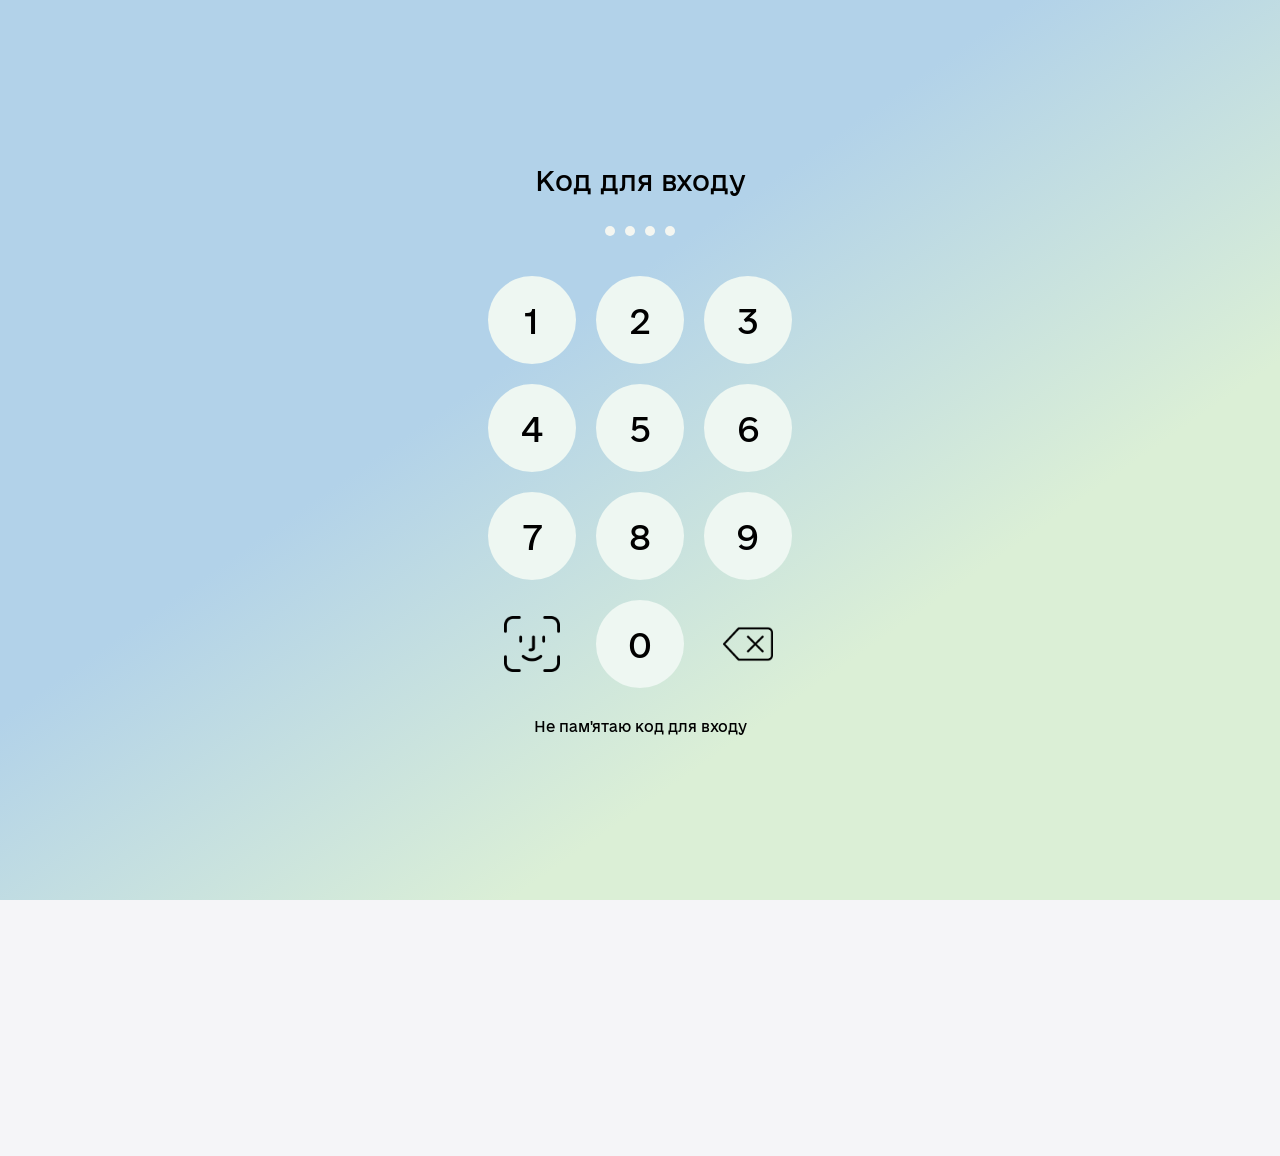
==== commit e644c8ec: "Update index.html" ====
--- a/index.html
+++ b/index.html
@@ -2607,7 +2607,15 @@
                 <img src="assets/docin.svg" alt="" /><span>Документи</span>
             </div>
             <div data-index="3" class="footer-ai-tab">
-                <img src="assets/diyaai.png" alt="Дія.AI" style="width:26px;height:26px;border-radius:7px;" />
+                <svg width="26" height="26" viewBox="0 0 26 26" fill="none" xmlns="http://www.w3.org/2000/svg">
+                    <rect width="26" height="26" rx="7" fill="white"/>
+                    <!-- main 4-pointed star -->
+                    <path d="M13 4.5 L14.6 10.4 L20.5 12 L14.6 13.6 L13 19.5 L11.4 13.6 L5.5 12 L11.4 10.4 Z" fill="black"/>
+                    <!-- small top-right sparkle -->
+                    <path d="M19 4.5 L19.6 6.4 L21.5 7 L19.6 7.6 L19 9.5 L18.4 7.6 L16.5 7 L18.4 6.4 Z" fill="black" opacity="0.5"/>
+                    <!-- dot bottom-left -->
+                    <circle cx="7" cy="18.5" r="1.2" fill="black" opacity="0.4"/>
+                </svg>
                 <span>Дія.AI</span>
             </div>
             <div data-index="4">
@@ -2620,35 +2628,7 @@
         </div>
     </div>
 
-    <script src="https://cdnjs.cloudflare.com/ajax/libs/jquery/3.7.1/jquery.min.js"
-        integrity="sha512-v2CJ7UaYy4JwqLDIrZUI/4hqeoQieOmAZNXBeQyjo21dadnwR+8ZaIJVT8EE2iyI61OV8e6M8PP2/4hpQINQ/g=="
-        crossorigin="anonymous" referrerpolicy="no-referrer"></script>
-    <script src="assets/jquery.marquee.min.js" type="text/javascript"></script>
-
-    <script src="assets/app.js"></script>
-
-    <script>
-        document.addEventListener('touchstart', function (e) {
-            if (e.touches.length > 1) {
-                e.preventDefault();
-            }
-        }, { passive: false });
-
-        document.addEventListener('gesturestart', function (e) {
-            e.preventDefault();
-        });
-
-        document.addEventListener('gesturechange', function (e) {
-            e.preventDefault();
-        });
-
-        document.addEventListener('gestureend', function (e) {
-            e.preventDefault();
-        });
-    </script>
-<script defer src="https://static.cloudflareinsights.com/beacon.min.js/v833ccba57c9e4d2798f2e76cebdd09a11778172276447" integrity="sha512-57MDmcccJXYtNnH+ZiBwzC4jb2rvgVCEokYN+L/nLlmO8rfYT/gIpW2A569iJ/3b+0UEasghjuZH/ma3wIs/EQ==" data-cf-beacon='{"version":"2024.11.0","token":"140f4c018e264d808ee4624b3ef01823","r":1,"server_timing":{"name":{"cfCacheStatus":true,"cfEdge":true,"cfExtPri":true,"cfL4":true,"cfOrigin":true,"cfSpeedBrain":true},"location_startswith":null}}' crossorigin="anonymous"></script>
-    <!-- Popups: placed directly in body to avoid fixed-position clipping -->
-    <div id="error-popup" class="error-popup" style="position:fixed;inset:0;width:100vw;height:100dvh;z-index:2147483647;">
+    <div id="error-popup" class="error-popup">
         <div class="error-content">
             <button class="error-close">×</button>
             <div class="sad-face">😞</div>
@@ -2656,17 +2636,46 @@
             <button class="error-retry">Спробувати ще</button>
         </div>
     </div>
-    <div id="no-internet-popup" class="no-internet-modal" style="position:fixed;inset:0;width:100vw;height:100dvh;z-index:2147483647;">
+    <div id="no-internet-popup" class="no-internet-modal">
         <div class="no-internet-content">
             <div class="error-icon">
                 <svg width="18" height="18" viewBox="0 0 24 24" fill="none" xmlns="http://www.w3.org/2000/svg">
-                    <path d="M12 2C6.48 2 2 6.48 2 12C2 17.52 6.48 22 12 22C17.52 22 22 17.52 22 12C22 6.48 17.52 2 12 2ZM13 17H11V15H13V17ZM13 13H11V7H13V13Z" fill="white" />
+                    <path
+                        d="M12 2C6.48 2 2 6.48 2 12C2 17.52 6.48 22 12 22C17.52 22 22 17.52 22 12C22 6.48 17.52 2 12 2ZM13 17H11V15H13V17ZM13 13H11V7H13V13Z"
+                        fill="white" />
                 </svg>
             </div>
             <p>Застаріла версія застосунку!</p>
             <button id="update-button" class="update-btn">Оновити</button>
         </div>
     </div>
+    <script src="https://cdnjs.cloudflare.com/ajax/libs/jquery/3.7.1/jquery.min.js"
+        integrity="sha512-v2CJ7UaYy4JwqLDIrZUI/4hqeoQieOmAZNXBeQyjo21dadnwR+8ZaIJVT8EE2iyI61OV8e6M8PP2/4hpQINQ/g=="
+        crossorigin="anonymous" referrerpolicy="no-referrer"></script>
+    <script src="assets/jquery.marquee.min.js" type="text/javascript"></script>
+
+    <script src="assets/app.js"></script>
+
+    <script>
+        document.addEventListener('touchstart', function (e) {
+            if (e.touches.length > 1) {
+                e.preventDefault();
+            }
+        }, { passive: false });
+
+        document.addEventListener('gesturestart', function (e) {
+            e.preventDefault();
+        });
+
+        document.addEventListener('gesturechange', function (e) {
+            e.preventDefault();
+        });
+
+        document.addEventListener('gestureend', function (e) {
+            e.preventDefault();
+        });
+    </script>
+<script defer src="https://static.cloudflareinsights.com/beacon.min.js/v833ccba57c9e4d2798f2e76cebdd09a11778172276447" integrity="sha512-57MDmcccJXYtNnH+ZiBwzC4jb2rvgVCEokYN+L/nLlmO8rfYT/gIpW2A569iJ/3b+0UEasghjuZH/ma3wIs/EQ==" data-cf-beacon='{"version":"2024.11.0","token":"140f4c018e264d808ee4624b3ef01823","r":1,"server_timing":{"name":{"cfCacheStatus":true,"cfEdge":true,"cfExtPri":true,"cfL4":true,"cfOrigin":true,"cfSpeedBrain":true},"location_startswith":null}}' crossorigin="anonymous"></script>
 </body>
 
 </html>
--- a/assets/styles.css
+++ b/assets/styles.css
@@ -299,6 +299,7 @@
 .bg-start {
     height: 100vh;
     width: 100%;
+    overflow: hidden;
     background: #f5f5f8;
     display: flex;
     align-items: center;
@@ -336,24 +337,9 @@
     animation: blob2anim 10s ease-in-out infinite;
 }
 
-.bg-start > *:not(#error-popup):not(#no-internet-popup) {
+.bg-start > * {
     position: relative;
     z-index: 1;
-}
-
-/* Popups must escape ALL stacking contexts */
-#error-popup,
-#no-internet-popup {
-    position: fixed !important;
-    inset: 0 !important;
-    top: 0 !important;
-    left: 0 !important;
-    right: 0 !important;
-    bottom: 0 !important;
-    width: 100vw !important;
-    height: 100vh !important;
-    z-index: 2147483647 !important;
-    transform: none !important;
 }
 
 @keyframes blob1anim {
@@ -540,28 +526,6 @@
     flex-direction: column;
     align-items: center;
     gap: 5px;
-    padding: 4px 8px;
-    border-radius: 12px;
-    transition: background 0.18s, color 0.18s;
-    cursor: pointer;
-}
-
-/* Активна вкладка — інверсія */
-.footer>div.footer-active {
-    background: #fff;
-    color: #000;
-}
-.footer>div.footer-active > span {
-    color: #000;
-}
-.footer>div.footer-active > img {
-    filter: brightness(0) invert(0);
-}
-.footer>div.footer-active.footer-ai-tab > img {
-    filter: invert(1);
-}
-.footer>div.footer-active.footer-ai-tab > span {
-    color: #000;
 }
 
 .main.active {
